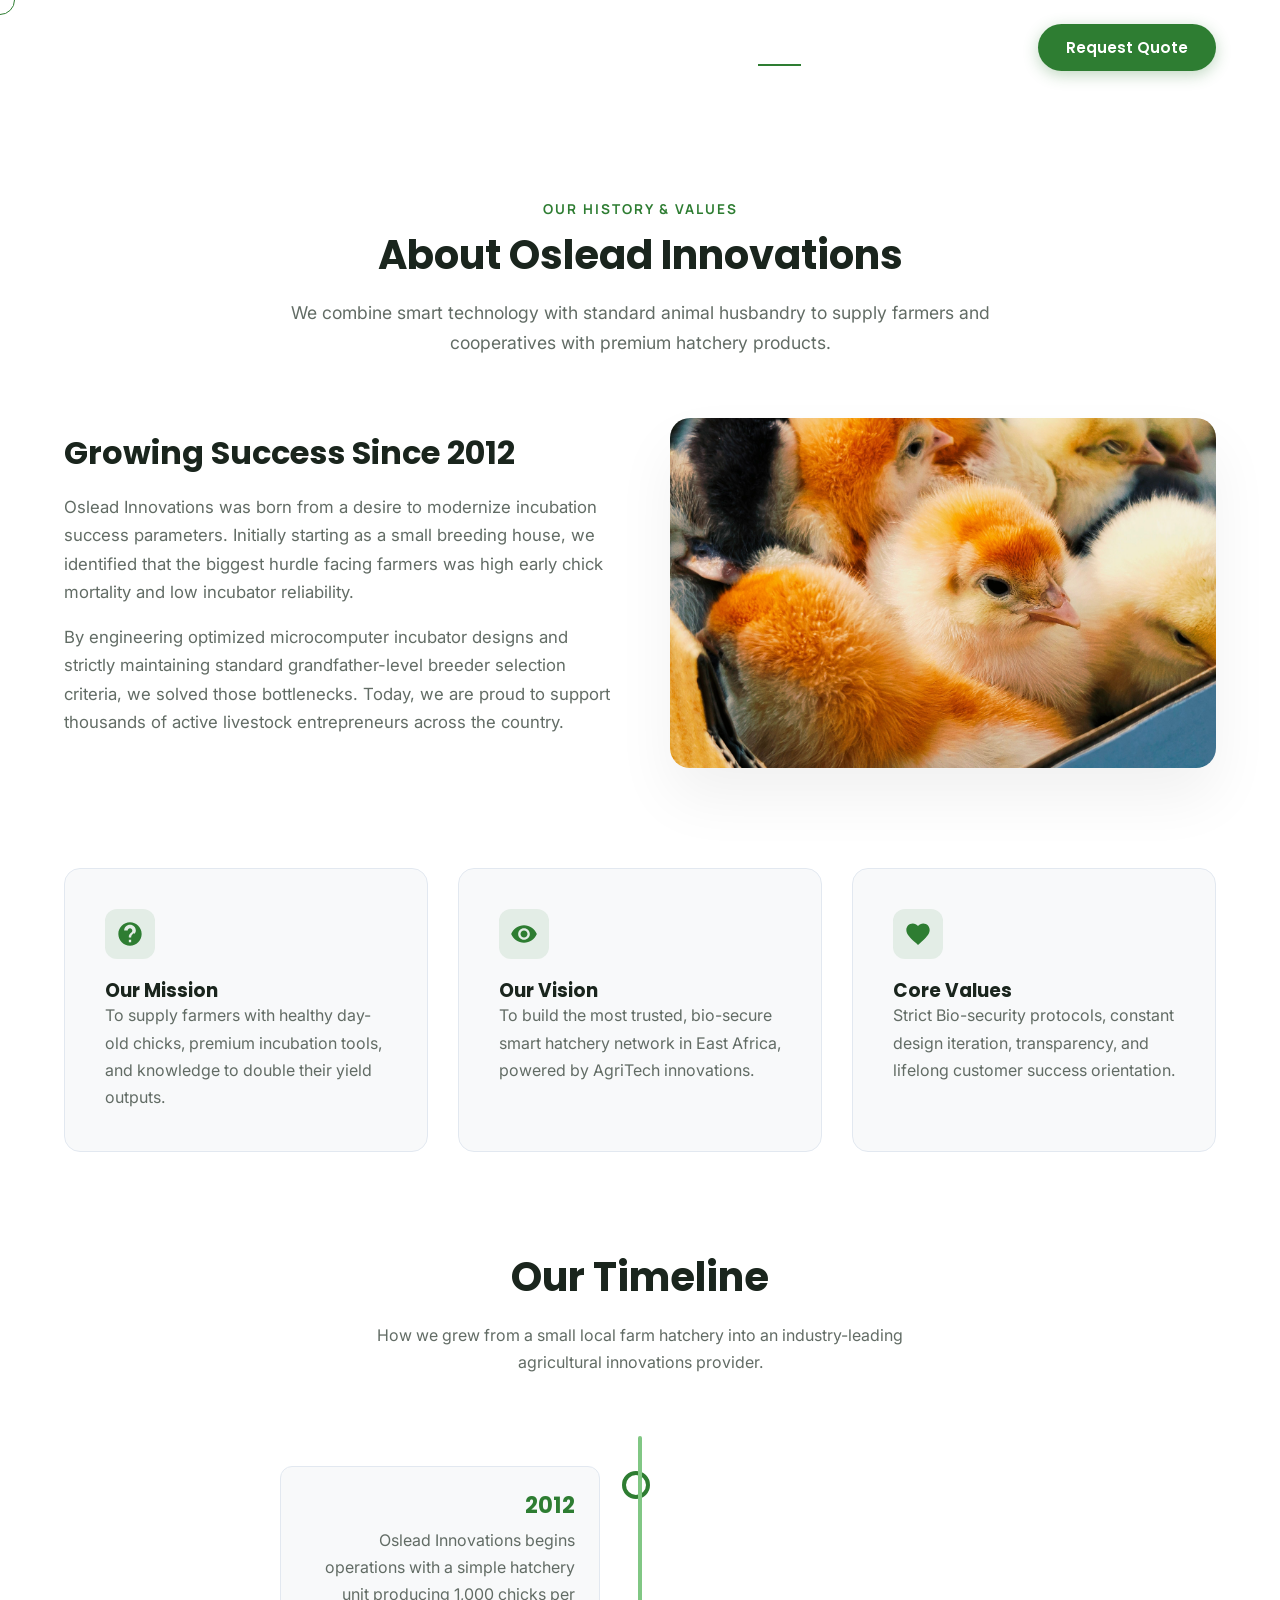
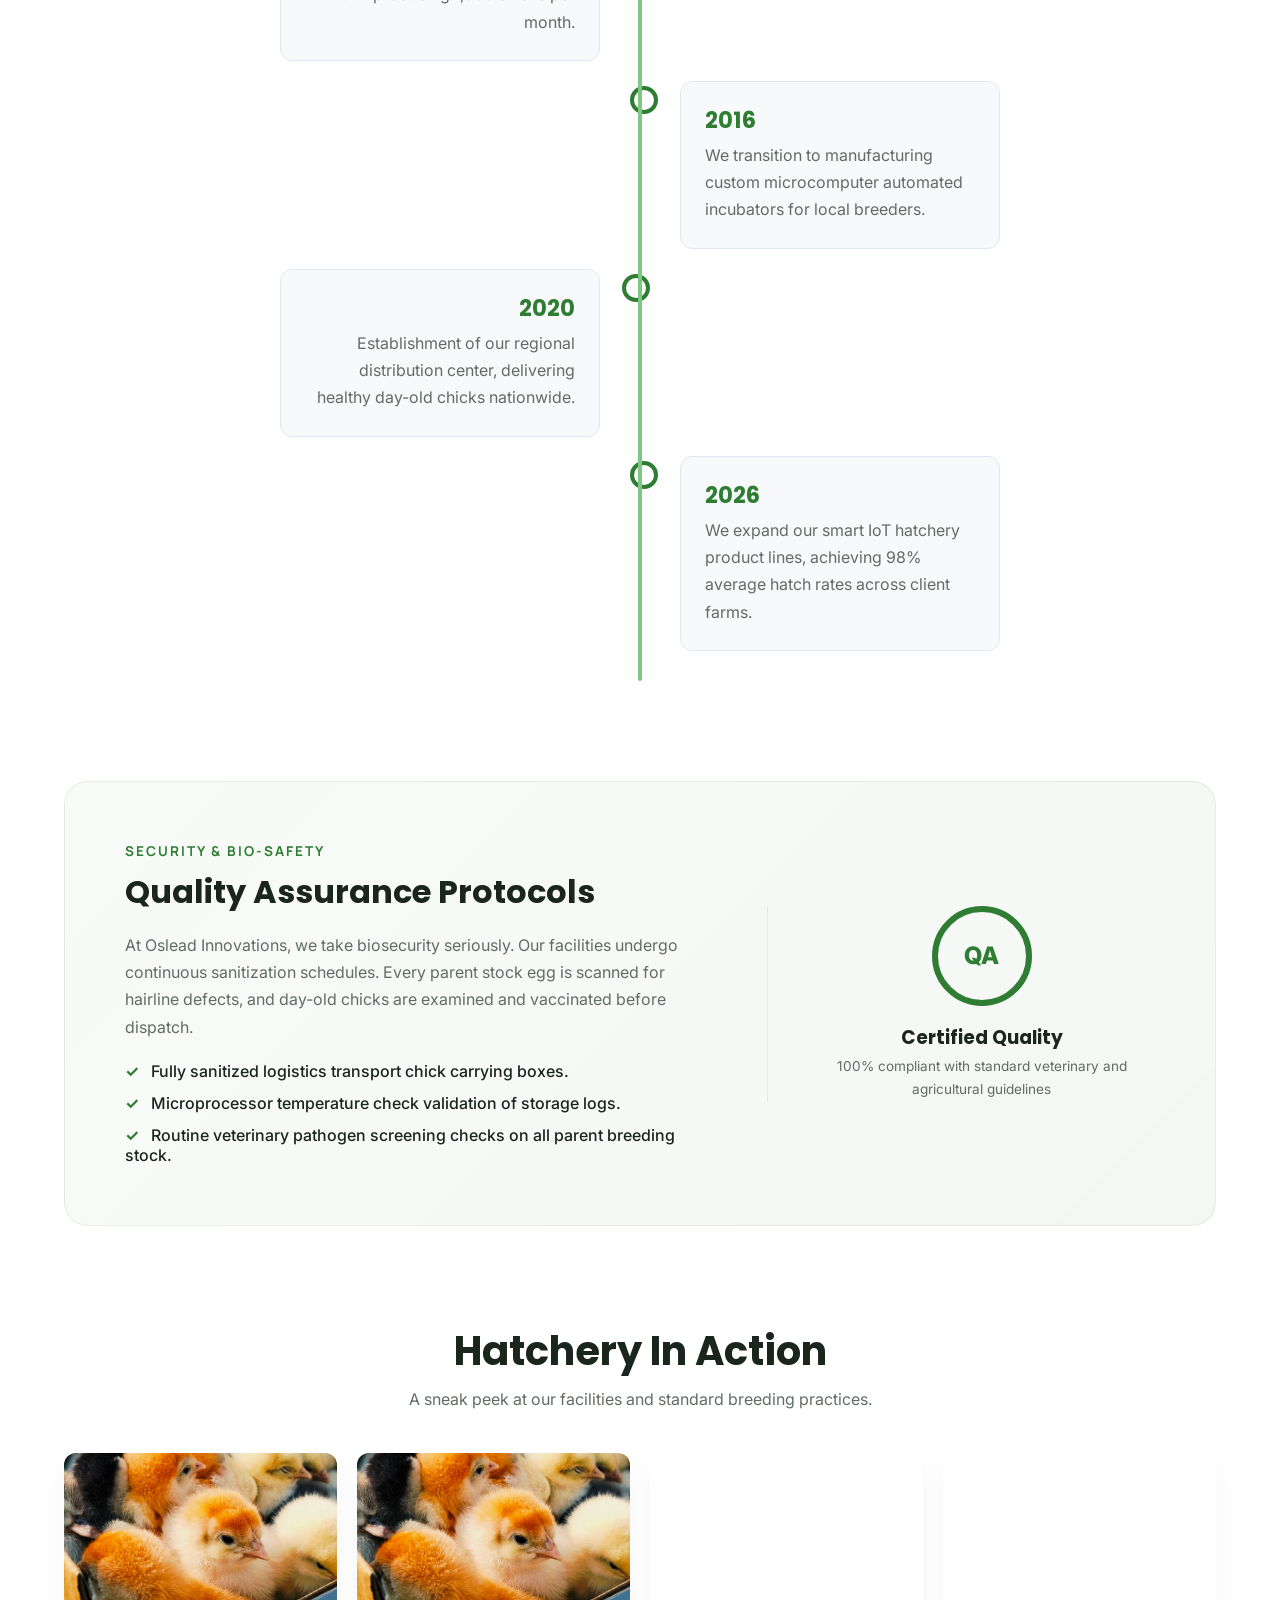
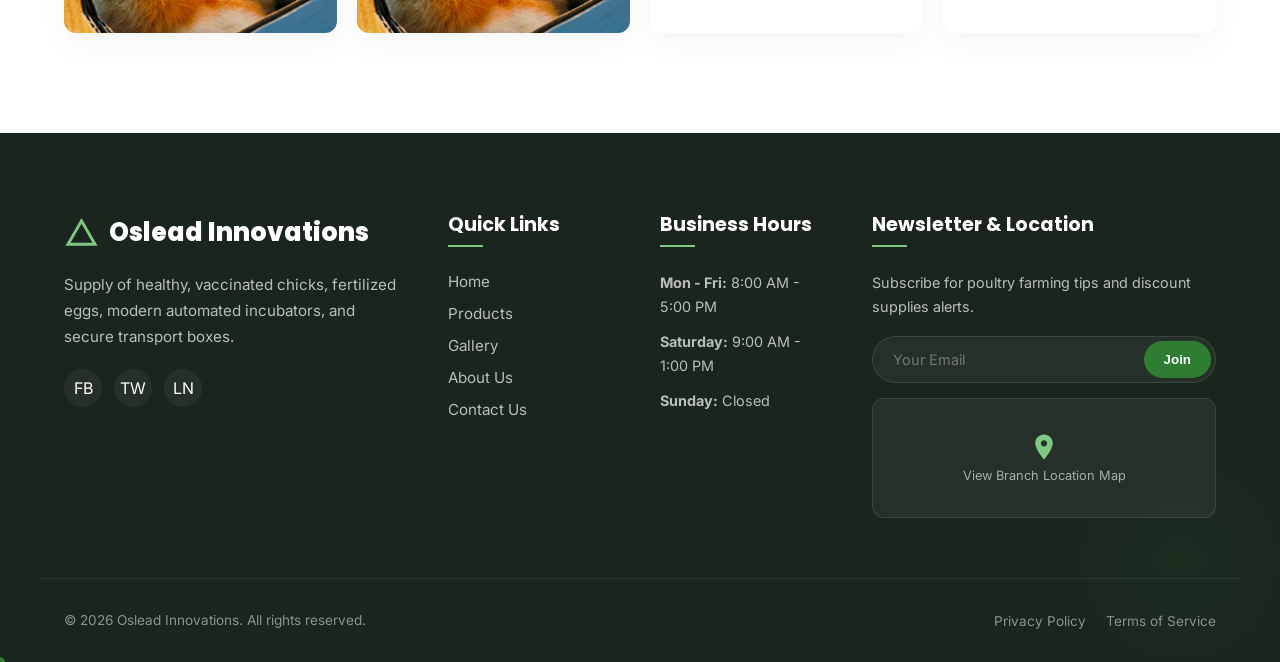
==== about.html @ 33ea9407 "Initial commit" ====
<!DOCTYPE html>
<html lang="en">
<head>
  <meta charset="UTF-8">
  <meta name="viewport" content="width=device-width, initial-scale=1.0">
  <meta name="description" content="Learn about Oslead Innovations, our journey, mission, core values, quality assurance standards, and how we empower agricultural businesses.">
  <title>About Us - Oslead Innovations</title>
  
  <!-- CSS Stylesheets -->
  <link rel="stylesheet" href="css/style.css">
  <link rel="stylesheet" href="css/animations.css">
  <link rel="stylesheet" href="css/responsive.css">
</head>
<body>

  <!-- Preloading Screen -->
  <div class="preloader">
    <div class="loader-logo">
      <svg viewBox="0 0 24 24">
        <path d="M12 2C6.48 2 2 6.48 2 12s4.48 10 10 10 10-4.48 10-10S17.52 2 12 2zm1 17h-2v-2h2v2zm2.07-7.75l-.9.92C13.45 12.9 13 13.5 13 15h-2v-.5c0-1.1.45-2.1 1.17-2.83l1.24-1.26c.37-.36.59-.86.59-1.41 0-1.1-.9-2-2-2s-2 .9-2 2H7c0-2.76 2.24-5 5-5s5 2.24 5 5c0 1.04-.42 1.99-1.07 2.75z"/>
      </svg>
    </div>
    <div class="loader-bar">
      <div class="loader-progress"></div>
    </div>
  </div>

  <!-- Scroll Progress Indicator -->
  <div class="scroll-progress"></div>

  <!-- Navigation Bar -->
  <header class="scrolled">
    <div class="nav-container">
      <a href="index.html" class="logo">
        <svg viewBox="0 0 24 24">
          <path d="M12 2L1 21h22L12 2zm0 4l7.53 13H4.47L12 6z"/>
        </svg>
        Oslead Innovations
      </a>
      
      <nav aria-label="Main Navigation">
        <ul class="nav-links">
          <li><a href="index.html">Home</a></li>
          <li><a href="products.html">Products</a></li>
          <li><a href="gallery.html">Gallery</a></li>
          <li><a href="about.html">About</a></li>
          <li><a href="contact.html">Contact</a></li>
        </ul>
      </nav>

      <a href="contact.html" class="btn btn-primary nav-btn magnetic-btn">Request Quote</a>

      <!-- Hamburger Button (Mobile Menu) -->
      <button class="hamburger" aria-label="Toggle Navigation Menu">
        <div class="line"></div>
        <div class="line"></div>
        <div class="line"></div>
      </button>
    </div>
  </header>

  <!-- Side Drawer Mobile Nav -->
  <div class="mobile-nav">
    <ul class="mobile-nav-links">
      <li><a href="index.html">Home</a></li>
      <li><a href="products.html">Products</a></li>
      <li><a href="gallery.html">Gallery</a></li>
      <li><a href="about.html">About</a></li>
      <li><a href="contact.html">Contact</a></li>
    </ul>
    <a href="contact.html" class="btn btn-primary">Request Quote</a>
  </div>
  <div class="mobile-overlay"></div>

  <!-- Main Content wrapper -->
  <main class="about-main">
    
    <section class="about-page-section">
      <div class="about-container">
        
        <div class="section-header">
          <span class="section-tag">Our History & Values</span>
          <h1 class="section-title">About Oslead Innovations</h1>
          <p class="section-desc">We combine smart technology with standard animal husbandry to supply farmers and cooperatives with premium hatchery products.</p>
        </div>

        <!-- Story Section -->
        <div class="about-story-grid">
          <div class="about-story-content">
            <h2>Growing Success Since 2012</h2>
            <p>
              Oslead Innovations was born from a desire to modernize incubation success parameters. Initially starting as a small breeding house, we identified that the biggest hurdle facing farmers was high early chick mortality and low incubator reliability.
            </p>
            <p>
              By engineering optimized microcomputer incubator designs and strictly maintaining standard grandfather-level breeder selection criteria, we solved those bottlenecks. Today, we are proud to support thousands of active livestock entrepreneurs across the country.
            </p>
          </div>
          <div class="about-story-img image-reveal-wrapper reveal scale-in">
            <img src="assets/img/chicks.jpg" alt="Modern farm building interior layout">
          </div>
        </div>

        <!-- Mission, Vision & Values -->
        <div class="about-values-grid">
          <div class="value-card reveal fade-up">
            <div class="value-icon">
              <svg viewBox="0 0 24 24" style="width: 28px; height: 28px;"><path d="M12 2C6.48 2 2 6.48 2 12s4.48 10 10 10 10-4.48 10-10S17.52 2 12 2zm1 17h-2v-2h2v2zm2.07-7.75l-.9.92C13.45 12.9 13 13.5 13 15h-2v-.5c0-1.1.45-2.1 1.17-2.83l1.24-1.26c.37-.36.59-.86.59-1.41 0-1.1-.9-2-2-2s-2 .9-2 2H7c0-2.76 2.24-5 5-5s5 2.24 5 5c0 1.04-.42 1.99-1.07 2.75z"/></svg>
            </div>
            <h3>Our Mission</h3>
            <p>To supply farmers with healthy day-old chicks, premium incubation tools, and knowledge to double their yield outputs.</p>
          </div>

          <div class="value-card reveal fade-up delay-100">
            <div class="value-icon">
              <svg viewBox="0 0 24 24" style="width: 28px; height: 28px;"><path d="M12 4.5C7 4.5 2.73 7.61 1 12c1.73 4.39 6 7.5 11 7.5s9.27-3.11 11-7.5c-1.73-4.39-6-7.5-11-7.5zM12 17c-2.76 0-5-2.24-5-5s2.24-5 5-5 5 2.24 5 5-2.24 5-5 5zm0-8c-1.66 0-3 1.34-3 3s1.34 3 3 3 3-1.34 3-3-1.34-3-3-3z"/></svg>
            </div>
            <h3>Our Vision</h3>
            <p>To build the most trusted, bio-secure smart hatchery network in East Africa, powered by AgriTech innovations.</p>
          </div>

          <div class="value-card reveal fade-up delay-200">
            <div class="value-icon">
              <svg viewBox="0 0 24 24" style="width: 28px; height: 28px;"><path d="M12 21.35l-1.45-1.32C5.4 15.36 2 12.28 2 8.5 2 5.42 4.42 3 7.5 3c1.74 0 3.41.81 4.5 2.09C13.09 3.81 14.76 3 16.5 3 19.58 3 22 5.42 22 8.5c0 3.78-3.4 6.86-8.55 11.54L12 21.35z"/></svg>
            </div>
            <h3>Core Values</h3>
            <p>Strict Bio-security protocols, constant design iteration, transparency, and lifelong customer success orientation.</p>
          </div>
        </div>

        <!-- History Timeline -->
        <h2 class="section-title reveal fade-up" style="text-align: center; margin-bottom: 20px;">Our Timeline</h2>
        <p style="text-align: center; max-width: 600px; margin: 0 auto 50px auto; color: var(--text-muted);">How we grew from a small local farm hatchery into an industry-leading agricultural innovations provider.</p>

        <div class="about-timeline">
          <div class="timeline-item left reveal fade-left">
            <div class="timeline-content">
              <h3>2012</h3>
              <p>Oslead Innovations begins operations with a simple hatchery unit producing 1,000 chicks per month.</p>
            </div>
          </div>
          <div class="timeline-item right reveal reveal-right">
            <div class="timeline-content">
              <h3>2016</h3>
              <p>We transition to manufacturing custom microcomputer automated incubators for local breeders.</p>
            </div>
          </div>
          <div class="timeline-item left reveal fade-left">
            <div class="timeline-content">
              <h3>2020</h3>
              <p>Establishment of our regional distribution center, delivering healthy day-old chicks nationwide.</p>
            </div>
          </div>
          <div class="timeline-item right reveal reveal-right">
            <div class="timeline-content">
              <h3>2026</h3>
              <p>We expand our smart IoT hatchery product lines, achieving 98% average hatch rates across client farms.</p>
            </div>
          </div>
        </div>

        <!-- Quality Assurance Section -->
        <div class="qa-box reveal scale-in">
          <div class="qa-content">
            <span class="section-tag">Security & Bio-Safety</span>
            <h2>Quality Assurance Protocols</h2>
            <p>
              At Oslead Innovations, we take biosecurity seriously. Our facilities undergo continuous sanitization schedules. Every parent stock egg is scanned for hairline defects, and day-old chicks are examined and vaccinated before dispatch.
            </p>
            <ul class="qa-bullets">
              <li><span class="qa-bullet-check">✓</span> Fully sanitized logistics transport chick carrying boxes.</li>
              <li><span class="qa-bullet-check">✓</span> Microprocessor temperature check validation of storage logs.</li>
              <li><span class="qa-bullet-check">✓</span> Routine veterinary pathogen screening checks on all parent breeding stock.</li>
            </ul>
          </div>
          <div class="qa-badge-container">
            <div class="qa-badge">
              QA
            </div>
            <h3>Certified Quality</h3>
            <p>100% compliant with standard veterinary and agricultural guidelines</p>
          </div>
        </div>

        <!-- Mini Gallery Preview -->
        <h2 class="section-title reveal fade-up" style="text-align: center; margin-bottom: 10px;">Hatchery In Action</h2>
        <p style="text-align: center; max-width: 600px; margin: 0 auto 40px auto; color: var(--text-muted);">A sneak peek at our facilities and standard breeding practices.</p>

        <div class="mini-gallery-grid">
          <div class="mini-gallery-item mini-gal-1" onclick="window.location.href='gallery.html'"></div>
          <div class="mini-gallery-item mini-gal-2" onclick="window.location.href='gallery.html'"></div>
          <div class="mini-gallery-item mini-gal-3" onclick="window.location.href='gallery.html'"></div>
          <div class="mini-gallery-item mini-gal-4" onclick="window.location.href='gallery.html'"></div>
        </div>

      </div>
    </section>

  </main>

  <!-- Footer Section -->
  <footer>
    <div class="footer-bg-shape"></div>
    <div class="footer-container">
      <div class="footer-col">
        <div class="footer-logo">
          <svg viewBox="0 0 24 24">
            <path d="M12 2L1 21h22L12 2zm0 4l7.53 13H4.47L12 6z"/>
          </svg>
          Oslead Innovations
        </div>
        <p>Supply of healthy, vaccinated chicks, fertilized eggs, modern automated incubators, and secure transport boxes.</p>
        <div class="footer-socials">
          <a href="#" class="social-icon">FB</a>
          <a href="#" class="social-icon">TW</a>
          <a href="#" class="social-icon">LN</a>
        </div>
      </div>

      <div class="footer-col">
        <h3>Quick Links</h3>
        <ul class="footer-links">
          <li><a href="index.html">Home</a></li>
          <li><a href="products.html">Products</a></li>
          <li><a href="gallery.html">Gallery</a></li>
          <li><a href="about.html">About Us</a></li>
          <li><a href="contact.html">Contact Us</a></li>
        </ul>
      </div>

      <div class="footer-col">
        <h3>Business Hours</h3>
        <div class="footer-hours">
          <p><strong>Mon - Fri:</strong> 8:00 AM - 5:00 PM</p>
          <p><strong>Saturday:</strong> 9:00 AM - 1:00 PM</p>
          <p><strong>Sunday:</strong> Closed</p>
        </div>
      </div>

      <div class="footer-col">
        <h3>Newsletter & Location</h3>
        <div class="footer-newsletter">
          <p>Subscribe for poultry farming tips and discount supplies alerts.</p>
          <form class="newsletter-form" action="#" onsubmit="event.preventDefault(); alert('Subscribed successfully!');">
            <input type="email" placeholder="Your Email" required>
            <button type="submit">Join</button>
          </form>
        </div>
        <div class="map-placeholder" onclick="window.location.href='contact.html'">
          <div class="map-placeholder-content">
            <svg viewBox="0 0 24 24">
              <path d="M12 2C8.13 2 5 5.13 5 9c0 5.25 7 13 7 13s7-7.75 7-13c0-3.87-3.13-7-7-7zm0 9.5c-1.38 0-2.5-1.12-2.5-2.5s1.12-2.5 2.5-2.5 2.5 1.12 2.5 2.5-1.12 2.5-2.5 2.5z"/>
            </svg>
            <span>View Branch Location Map</span>
          </div>
        </div>
      </div>
    </div>

    <div class="footer-bottom">
      <p>&copy; 2026 Oslead Innovations. All rights reserved.</p>
      <ul class="footer-legal-links">
        <li><a href="#">Privacy Policy</a></li>
        <li><a href="#">Terms of Service</a></li>
      </ul>
    </div>
  </footer>

  <!-- Back to Top Button -->
  <button class="back-to-top" aria-label="Scroll back to top">&#10094;</button>

  <!-- JavaScript scripts -->
  <script src="js/main.js"></script>
  <script src="js/animations.js"></script>
</body>
</html>
---- css/style.css ----
/* 
 * Oslead Innovations - Premium Style Sheet
 * Core styles, layout, theme tokens, and typography
 */

@import url('https://fonts.googleapis.com/css2?family=Inter:wght@300;400;500;600;700&family=Poppins:wght@400;500;600;700;800&family=Manrope:wght@400;500;600;700&display=swap');

:root {
  /* Color Palette */
  --primary-white: #FFFFFF;
  --primary-green: #2E7D32;
  --secondary-light-green: #81C784;
  --secondary-dark-green: #1B5E20;
  --secondary-light-gray: #F8F9FA;
  --accent-gold: #FFC107;
  --text-dark: #1A251D;
  --text-muted: #626C65;
  --border-light: #E2E8F0;
  
  /* Glassmorphism */
  --glass-bg: rgba(255, 255, 255, 0.75);
  --glass-border: rgba(255, 255, 255, 0.4);
  --glass-shadow: 0 8px 32px 0 rgba(31, 38, 135, 0.06);
  --glass-blur: blur(16px);
  
  /* Layout Shadows & Transitions */
  --shadow-soft: 0 12px 30px rgba(0, 0, 0, 0.04);
  --shadow-hover: 0 20px 40px rgba(46, 125, 50, 0.08);
  --shadow-premium: 0 30px 60px rgba(0, 0, 0, 0.06);
  --transition-smooth: all 0.4s cubic-bezier(0.16, 1, 0.3, 1);
  --transition-spring: all 0.5s cubic-bezier(0.175, 0.885, 0.32, 1.275);
  
  /* Fonts */
  --font-heading: 'Poppins', sans-serif;
  --font-body: 'Inter', sans-serif;
  --font-alt: 'Manrope', sans-serif;

  /* Image Paths (Configured for local assets/img/) */
  --hero-bg-url: url('../assets/img/chicks.jpg');
  --chicks-img-url: url('../assets/img/chicks.jpg');
  --broilers-img-url: url('../assets/img/broilers1.jpg');
  --box-50-img-url: url('../assets/img/50-chickboxes.jpg');
  --box-100-img-url: url('../assets/img/100-chickboxes.jpg');
  --eggs-img-url: url('file:///C:/Users/HP/.gemini/antigravity-ide/brain/eb3327f7-209c-4fe4-a510-11bc680c4016/fertilized_eggs_1784819274155.png');
  --incubator-img-url: url('file:///C:/Users/HP/.gemini/antigravity-ide/brain/eb3327f7-209c-4fe4-a510-11bc680c4016/poultry_incubator_1784819287552.png');
  --chicks-close-up-url: url('file:///C:/Users/HP/.gemini/antigravity-ide/brain/eb3327f7-209c-4fe4-a510-11bc680c4016/chicks_close_up_1784926721628.png');
}

/* Base Styles */
* {
  margin: 0;
  padding: 0;
  box-sizing: border-box;
}

html {
  scroll-behavior: smooth;
  font-size: 16px;
  background-color: var(--primary-white);
  color: var(--text-dark);
  font-family: var(--font-body);
  overflow-x: hidden;
}

body {
  overflow-x: hidden;
  position: relative;
  -webkit-font-smoothing: antialiased;
}

/* Custom Scrollbar */
::-webkit-scrollbar {
  width: 8px;
}
::-webkit-scrollbar-track {
  background: var(--secondary-light-gray);
}
::-webkit-scrollbar-thumb {
  background: var(--secondary-light-green);
  border-radius: 4px;
}
::-webkit-scrollbar-thumb:hover {
  background: var(--primary-green);
}

/* Scroll Progress Bar */
.scroll-progress {
  position: fixed;
  top: 0;
  left: 0;
  height: 4px;
  background: linear-gradient(90deg, var(--secondary-light-green), var(--primary-green));
  width: 0%;
  z-index: 1000;
  transition: width 0.1s ease-out;
}

/* Custom Cursor Follower */
.custom-cursor {
  width: 10px;
  height: 10px;
  background: var(--primary-green);
  border-radius: 50%;
  position: fixed;
  pointer-events: none;
  z-index: 9999;
  transform: translate(-50%, -50%);
  transition: width 0.3s ease, height 0.3s ease, background-color 0.3s ease;
}
.custom-cursor-follower {
  width: 30px;
  height: 30px;
  border: 1px solid var(--primary-green);
  border-radius: 50%;
  position: fixed;
  pointer-events: none;
  z-index: 9998;
  transform: translate(-50%, -50%);
  transition: transform 0.1s ease, border-color 0.3s ease;
}
.custom-cursor.hovered {
  width: 25px;
  height: 25px;
  background: rgba(46, 125, 50, 0.15);
}
.custom-cursor-follower.hovered {
  border-color: var(--accent-gold);
  transform: translate(-50%, -50%) scale(1.5);
  background: rgba(255, 193, 7, 0.05);
}

/* Typography elements */
h1, h2, h3, h4, h5, h6 {
  font-family: var(--font-heading);
  font-weight: 700;
  line-height: 1.25;
  color: var(--text-dark);
}

p {
  line-height: 1.7;
  color: var(--text-muted);
}

a {
  text-decoration: none;
  color: inherit;
  transition: var(--transition-smooth);
}

/* Header & Navigation */
header {
  position: fixed;
  top: 0;
  left: 0;
  width: 100%;
  z-index: 900;
  transition: var(--transition-smooth);
  padding: 24px 0;
}

header.scrolled {
  background: var(--glass-bg);
  backdrop-filter: var(--glass-blur);
  -webkit-backdrop-filter: var(--glass-blur);
  border-bottom: 1px solid var(--glass-border);
  box-shadow: var(--glass-shadow);
  padding: 14px 0;
}

.nav-container {
  max-width: 1200px;
  margin: 0 auto;
  padding: 0 24px;
  display: flex;
  justify-content: space-between;
  align-items: center;
}

.logo {
  display: flex;
  align-items: center;
  gap: 10px;
  font-family: var(--font-heading);
  font-weight: 800;
  font-size: 1.5rem;
  color: var(--primary-white);
  transition: var(--transition-smooth);
}

header.scrolled .logo {
  color: var(--primary-green);
}

.logo svg {
  width: 35px;
  height: 35px;
  fill: currentColor;
}

.nav-links {
  display: flex;
  list-style: none;
  gap: 32px;
  align-items: center;
}

.nav-links a {
  font-family: var(--font-alt);
  font-weight: 600;
  font-size: 0.95rem;
  color: rgba(255, 255, 255, 0.85);
  position: relative;
  padding: 8px 0;
}

header.scrolled .nav-links a {
  color: var(--text-dark);
}

.nav-links a::after {
  content: '';
  position: absolute;
  bottom: 0;
  left: 0;
  width: 0;
  height: 2px;
  background: var(--primary-green);
  transition: var(--transition-smooth);
}

header.scrolled .nav-links a:hover {
  color: var(--primary-green);
}
header:not(.scrolled) .nav-links a:hover {
  color: var(--primary-white);
}

.nav-links a.active::after,
.nav-links a:hover::after {
  width: 100%;
}

.nav-links a.active {
  color: var(--primary-white);
}

header.scrolled .nav-links a.active {
  color: var(--primary-green);
}

/* Premium Buttons */
.btn {
  display: inline-flex;
  align-items: center;
  justify-content: center;
  padding: 12px 28px;
  border-radius: 30px;
  font-family: var(--font-heading);
  font-weight: 600;
  font-size: 0.95rem;
  cursor: pointer;
  transition: var(--transition-spring);
  border: none;
  gap: 10px;
  position: relative;
  overflow: hidden;
  z-index: 1;
}

.btn-primary {
  background: var(--primary-green);
  color: var(--primary-white);
  box-shadow: 0 4px 15px rgba(46, 125, 50, 0.3);
}

.btn-primary:hover {
  background: var(--secondary-dark-green);
  transform: translateY(-3px);
  box-shadow: 0 8px 25px rgba(27, 94, 32, 0.4);
}

.btn-secondary {
  background: var(--primary-white);
  color: var(--primary-green);
  border: 2px solid var(--primary-green);
}

.btn-secondary:hover {
  background: var(--primary-green);
  color: var(--primary-white);
  transform: translateY(-3px);
  box-shadow: 0 8px 20px rgba(46, 125, 50, 0.2);
}

.btn-white {
  background: var(--primary-white);
  color: var(--primary-green);
  box-shadow: 0 4px 15px rgba(0, 0, 0, 0.05);
}

.btn-white:hover {
  background: var(--secondary-light-gray);
  transform: translateY(-3px);
  box-shadow: 0 8px 25px rgba(0, 0, 0, 0.1);
}

/* Hamburger Mobile Menu */
.hamburger {
  display: none;
  cursor: pointer;
  background: none;
  border: none;
  z-index: 950;
  padding: 10px;
}

.hamburger .line {
  width: 28px;
  height: 3px;
  background: var(--primary-white);
  margin: 6px 0;
  transition: var(--transition-smooth);
  border-radius: 2px;
}

header.scrolled .hamburger .line {
  background: var(--primary-green);
}

/* Side Mobile Drawer */
.mobile-nav {
  position: fixed;
  top: 0;
  right: -100%;
  width: 80%;
  max-width: 400px;
  height: 100vh;
  background: rgba(255, 255, 255, 0.95);
  backdrop-filter: blur(20px);
  -webkit-backdrop-filter: blur(20px);
  z-index: 920;
  display: flex;
  flex-direction: column;
  justify-content: center;
  align-items: center;
  box-shadow: -10px 0 30px rgba(0, 0, 0, 0.05);
  transition: var(--transition-smooth);
  padding: 40px;
}

.mobile-nav.active {
  right: 0;
}

.mobile-nav-links {
  list-style: none;
  display: flex;
  flex-direction: column;
  gap: 24px;
  align-items: center;
  width: 100%;
  margin-bottom: 40px;
}

.mobile-nav-links a {
  font-family: var(--font-heading);
  font-weight: 600;
  font-size: 1.5rem;
  color: var(--text-dark);
}

.mobile-nav-links a:hover,
.mobile-nav-links a.active {
  color: var(--primary-green);
}

.mobile-overlay {
  position: fixed;
  top: 0;
  left: 0;
  width: 100%;
  height: 100vh;
  background: rgba(0, 0, 0, 0.3);
  backdrop-filter: blur(4px);
  -webkit-backdrop-filter: blur(4px);
  z-index: 910;
  opacity: 0;
  visibility: hidden;
  transition: var(--transition-smooth);
}

.mobile-overlay.active {
  opacity: 1;
  visibility: visible;
}

/* Preloading Screen */
.preloader {
  position: fixed;
  top: 0;
  left: 0;
  width: 100%;
  height: 100vh;
  background: var(--primary-white);
  z-index: 99999;
  display: flex;
  flex-direction: column;
  justify-content: center;
  align-items: center;
  transition: opacity 0.6s cubic-bezier(0.16, 1, 0.3, 1), visibility 0.6s ease;
}

.preloader.fade-out {
  opacity: 0;
  visibility: hidden;
}

.loader-logo {
  animation: pulseLogo 2s infinite ease-in-out;
  margin-bottom: 24px;
}

.loader-logo svg {
  width: 80px;
  height: 80px;
  fill: var(--primary-green);
}

.loader-bar {
  width: 200px;
  height: 3px;
  background: #E2E8F0;
  border-radius: 10px;
  position: relative;
  overflow: hidden;
}

.loader-progress {
  position: absolute;
  top: 0;
  left: 0;
  height: 100%;
  width: 0%;
  background: var(--primary-green);
  animation: loadProgress 1.8s ease-in-out forwards;
}

@keyframes loadProgress {
  0% { width: 0%; }
  100% { width: 100%; }
}

@keyframes pulseLogo {
  0%, 100% { transform: scale(1); opacity: 0.8; }
  50% { transform: scale(1.1); opacity: 1; }
}

/* Footer Section */
footer {
  background: var(--text-dark);
  color: var(--primary-white);
  padding: 80px 0 30px 0;
  position: relative;
  overflow: hidden;
}

footer .footer-bg-shape {
  position: absolute;
  width: 300px;
  height: 300px;
  background: radial-gradient(circle, rgba(46, 125, 50, 0.08) 0%, transparent 70%);
  bottom: -50px;
  right: -50px;
  pointer-events: none;
}

.footer-container {
  max-width: 1200px;
  margin: 0 auto;
  padding: 0 24px;
  display: grid;
  grid-template-columns: 2fr 1fr 1fr 2fr;
  gap: 40px;
  margin-bottom: 60px;
}

.footer-col h3 {
  color: var(--primary-white);
  font-family: var(--font-heading);
  font-size: 1.2rem;
  margin-bottom: 24px;
  position: relative;
  padding-bottom: 10px;
}

.footer-col h3::after {
  content: '';
  position: absolute;
  left: 0;
  bottom: 0;
  width: 35px;
  height: 2px;
  background: var(--secondary-light-green);
}

.footer-col p {
  color: rgba(255, 255, 255, 0.7);
  margin-bottom: 20px;
  font-size: 0.95rem;
}

.footer-logo {
  display: flex;
  align-items: center;
  gap: 10px;
  font-family: var(--font-heading);
  font-weight: 800;
  font-size: 1.6rem;
  color: var(--primary-white);
  margin-bottom: 20px;
}

.footer-logo svg {
  width: 35px;
  height: 35px;
  fill: var(--secondary-light-green);
}

.footer-socials {
  display: flex;
  gap: 12px;
}

.social-icon {
  width: 38px;
  height: 38px;
  border-radius: 50%;
  background: rgba(255, 255, 255, 0.05);
  display: flex;
  align-items: center;
  justify-content: center;
  transition: var(--transition-smooth);
  color: var(--primary-white);
}

.social-icon:hover {
  background: var(--primary-green);
  color: var(--primary-white);
  transform: translateY(-3px);
}

.footer-links {
  list-style: none;
}

.footer-links li {
  margin-bottom: 12px;
}

.footer-links a {
  color: rgba(255, 255, 255, 0.7);
  font-size: 0.95rem;
  transition: var(--transition-smooth);
}

.footer-links a:hover {
  color: var(--secondary-light-green);
  padding-left: 6px;
}

.footer-hours p {
  margin-bottom: 10px;
  font-size: 0.9rem;
}

.footer-newsletter p {
  font-size: 0.9rem;
  margin-bottom: 16px;
}

.newsletter-form {
  display: flex;
  width: 100%;
  position: relative;
}

.newsletter-form input {
  flex: 1;
  padding: 14px 20px;
  border-radius: 30px;
  border: 1px solid rgba(255, 255, 255, 0.1);
  background: rgba(255, 255, 255, 0.05);
  color: var(--primary-white);
  font-family: var(--font-body);
  font-size: 0.9rem;
  outline: none;
  transition: var(--transition-smooth);
}

.newsletter-form input:focus {
  border-color: var(--secondary-light-green);
  background: rgba(255, 255, 255, 0.08);
}

.newsletter-form button {
  position: absolute;
  right: 5px;
  top: 5px;
  bottom: 5px;
  padding: 0 20px;
  border-radius: 25px;
  background: var(--primary-green);
  color: var(--primary-white);
  border: none;
  cursor: pointer;
  font-weight: 600;
  transition: var(--transition-smooth);
}

.newsletter-form button:hover {
  background: var(--secondary-dark-green);
}

.map-placeholder {
  width: 100%;
  height: 120px;
  background: rgba(255, 255, 255, 0.05);
  border-radius: 12px;
  margin-top: 15px;
  display: flex;
  align-items: center;
  justify-content: center;
  position: relative;
  overflow: hidden;
  border: 1px solid rgba(255, 255, 255, 0.1);
  transition: var(--transition-smooth);
  cursor: pointer;
}

.map-placeholder:hover {
  border-color: var(--secondary-light-green);
  background: rgba(255, 255, 255, 0.08);
}

.map-placeholder svg {
  width: 30px;
  height: 30px;
  fill: var(--secondary-light-green);
  margin-bottom: 6px;
}

.map-placeholder-content {
  display: flex;
  flex-direction: column;
  align-items: center;
  font-size: 0.8rem;
  color: rgba(255, 255, 255, 0.6);
}

.footer-bottom {
  max-width: 1200px;
  margin: 0 auto;
  padding: 0 24px;
  border-top: 1px solid rgba(255, 255, 255, 0.08);
  padding-top: 30px;
  display: flex;
  justify-content: space-between;
  align-items: center;
  flex-wrap: wrap;
  gap: 15px;
}

.footer-bottom p {
  font-size: 0.85rem;
  color: rgba(255, 255, 255, 0.5);
}

.footer-legal-links {
  display: flex;
  gap: 20px;
  list-style: none;
}

.footer-legal-links a {
  font-size: 0.85rem;
  color: rgba(255, 255, 255, 0.5);
}

.footer-legal-links a:hover {
  color: var(--secondary-light-green);
}

/* Back to Top Button */
.back-to-top {
  position: fixed;
  bottom: 30px;
  right: 30px;
  width: 45px;
  height: 45px;
  border-radius: 50%;
  background: var(--primary-green);
  color: var(--primary-white);
  border: none;
  cursor: pointer;
  z-index: 800;
  display: flex;
  align-items: center;
  justify-content: center;
  box-shadow: 0 4px 15px rgba(0, 0, 0, 0.15);
  opacity: 0;
  visibility: hidden;
  transition: var(--transition-smooth);
}

.back-to-top.active {
  opacity: 1;
  visibility: visible;
  transform: translateY(0);
}

.back-to-top:hover {
  background: var(--secondary-dark-green);
  transform: scale(1.1) translateY(-3px);
}

/* Section Title Styling */
.section-header {
  text-align: center;
  max-width: 700px;
  margin: 0 auto 60px auto;
}

.section-tag {
  color: var(--primary-green);
  font-family: var(--font-alt);
  text-transform: uppercase;
  font-weight: 700;
  font-size: 0.85rem;
  letter-spacing: 2px;
  margin-bottom: 12px;
  display: block;
}

.section-title {
  font-size: 2.5rem;
  color: var(--text-dark);
  margin-bottom: 18px;
}

.section-desc {
  font-size: 1.1rem;
  color: var(--text-muted);
}

/* Product Specifications Modal */
.product-modal {
  position: fixed;
  top: 0;
  left: 0;
  width: 100%;
  height: 100vh;
  z-index: 2000;
  display: flex;
  align-items: center;
  justify-content: center;
  opacity: 0;
  visibility: hidden;
  transition: opacity 0.4s var(--transition-smooth), visibility 0.4s;
}

.product-modal.active {
  opacity: 1;
  visibility: visible;
}

.modal-backdrop {
  position: absolute;
  top: 0;
  left: 0;
  width: 100%;
  height: 100%;
  background: rgba(0, 0, 0, 0.6);
  backdrop-filter: var(--glass-blur);
  -webkit-backdrop-filter: var(--glass-blur);
  z-index: 1;
}

.modal-content {
  background: var(--primary-white);
  border-radius: 24px;
  max-width: 900px;
  width: 90%;
  max-height: 90vh;
  overflow: hidden;
  z-index: 2;
  position: relative;
  box-shadow: var(--shadow-premium);
  transform: scale(0.9) translateY(20px);
  transition: transform 0.5s cubic-bezier(0.175, 0.885, 0.32, 1.15);
}

.product-modal.active .modal-content {
  transform: scale(1) translateY(0);
}

.modal-close {
  position: absolute;
  top: 20px;
  right: 20px;
  background: rgba(0, 0, 0, 0.05);
  border: none;
  width: 36px;
  height: 36px;
  border-radius: 50%;
  font-size: 1.5rem;
  font-weight: 300;
  cursor: pointer;
  display: flex;
  align-items: center;
  justify-content: center;
  z-index: 10;
  transition: var(--transition-smooth);
  color: var(--text-dark);
}

.modal-close:hover {
  background: var(--primary-green);
  color: var(--primary-white);
}

.modal-grid {
  display: grid;
  grid-template-columns: 1.1fr 1.3fr;
  height: 100%;
  max-height: 90vh;
}

.modal-image-col {
  height: 100%;
  min-height: 350px;
  background: var(--secondary-light-gray);
}

.modal-image {
  width: 100%;
  height: 100%;
  background-size: cover;
  background-position: center;
}

.modal-details-col {
  padding: 40px;
  overflow-y: auto;
  max-height: 90vh;
  display: flex;
  flex-direction: column;
}

.modal-details-col h2 {
  font-size: 1.8rem;
  color: var(--text-dark);
  margin-bottom: 16px;
}

.modal-desc {
  font-size: 0.95rem;
  color: var(--text-muted);
  line-height: 1.6;
  margin-bottom: 24px;
}

.modal-section {
  margin-bottom: 24px;
}

.modal-section h4 {
  font-size: 1.05rem;
  font-family: var(--font-heading);
  margin-bottom: 12px;
  color: var(--primary-green);
  text-transform: uppercase;
  letter-spacing: 0.5px;
}

#modal-specs-table {
  width: 100%;
  border-collapse: collapse;
  margin-bottom: 10px;
}

#modal-specs-table th, 
#modal-specs-table td {
  padding: 10px 14px;
  text-align: left;
  font-size: 0.9rem;
  border-bottom: 1px solid var(--border-light);
}

#modal-specs-table th {
  font-weight: 600;
  color: var(--text-dark);
  width: 40%;
}

#modal-specs-table td {
  color: var(--text-muted);
}

.modal-list {
  list-style: none;
  padding: 0;
}

.modal-list li {
  margin-bottom: 8px;
  font-size: 0.9rem;
  color: var(--text-muted);
  display: flex;
  align-items: center;
  gap: 8px;
}

.modal-actions {
  margin-top: auto;
  padding-top: 20px;
}

.modal-quote-btn {
  width: 100%;
}

/* Lightbox Styles */
.lightbox {
  position: fixed;
  top: 0;
  left: 0;
  width: 100%;
  height: 100%;
  z-index: 3000;
  display: flex;
  align-items: center;
  justify-content: center;
  opacity: 0;
  visibility: hidden;
  transition: opacity 0.4s var(--transition-smooth), visibility 0.4s;
}

.lightbox.active {
  opacity: 1;
  visibility: visible;
}

.lightbox-backdrop {
  position: absolute;
  top: 0;
  left: 0;
  width: 100%;
  height: 100%;
  background: rgba(0, 0, 0, 0.95);
  z-index: 1;
}

.lightbox-close {
  position: absolute;
  top: 30px;
  right: 30px;
  background: none;
  border: none;
  color: var(--primary-white);
  font-size: 3rem;
  font-weight: 100;
  cursor: pointer;
  z-index: 10;
  transition: var(--transition-smooth);
}

.lightbox-close:hover {
  transform: scale(1.1) rotate(90deg);
  color: var(--secondary-light-green);
}

.lightbox-btn {
  position: absolute;
  top: 50%;
  transform: translateY(-50%);
  background: rgba(255, 255, 255, 0.05);
  border: none;
  color: var(--primary-white);
  font-size: 2rem;
  width: 60px;
  height: 60px;
  border-radius: 50%;
  cursor: pointer;
  z-index: 5;
  display: flex;
  align-items: center;
  justify-content: center;
  transition: var(--transition-smooth);
}

.lightbox-btn:hover {
  background: var(--primary-green);
  color: var(--primary-white);
}

.lightbox-prev {
  left: 30px;
}

.lightbox-next {
  right: 30px;
}

.lightbox-content {
  z-index: 2;
  max-width: 80%;
  max-height: 80%;
  display: flex;
  flex-direction: column;
  align-items: center;
}

.lightbox-image-container {
  max-height: 70vh;
  margin-bottom: 20px;
  display: flex;
  justify-content: center;
  align-items: center;
  overflow: hidden;
}

.lightbox-content img {
  max-width: 100%;
  max-height: 70vh;
  border-radius: 12px;
  object-fit: contain;
  box-shadow: 0 10px 50px rgba(0,0,0,0.5);
  transition: opacity 0.2s ease;
}

.lightbox-caption {
  text-align: center;
  color: var(--primary-white);
  max-width: 600px;
}

.lightbox-caption h3 {
  font-size: 1.4rem;
  color: var(--primary-white);
  margin-bottom: 8px;
}

.lightbox-caption p {
  font-size: 0.95rem;
  color: rgba(255,255,255,0.7);
  margin-bottom: 8px;
}

#lightbox-counter {
  font-size: 0.85rem;
  color: var(--secondary-light-green);
  font-weight: 600;
}

/* Responsive modal override */
@media (max-width: 768px) {
  .modal-grid {
    grid-template-columns: 1fr;
  }
  .modal-image-col {
    height: 250px;
    min-height: 200px;
  }
  .modal-details-col {
    padding: 24px;
  }
  .lightbox-btn {
    width: 45px;
    height: 45px;
    font-size: 1.25rem;
  }
  .lightbox-prev {
    left: 10px;
  }
  .lightbox-next {
    right: 10px;
  }
}

/* Product Detail Page Styles */
.detail-grid {
  margin-bottom: 80px;
}

.detail-thumb:hover {
  transform: scale(1.05);
  border-color: var(--secondary-light-green) !important;
}

.detail-thumb.active {
  box-shadow: 0 0 10px rgba(46, 125, 50, 0.3);
}

.detail-slider-btn:hover {
  background: var(--primary-green) !important;
  color: var(--primary-white) !important;
  transform: translateY(-50%) scale(1.1);
}

.tab-trigger:hover:not(.active) {
  color: var(--primary-green) !important;
}

.review-card {
  transition: var(--transition-smooth);
}

.review-card:hover {
  background: var(--primary-white) !important;
  box-shadow: var(--shadow-soft);
  border-color: var(--secondary-light-green) !important;
  transform: translateY(-3px);
}

/* Responsive adjustment for single-product detail page */
@media (max-width: 992px) {
  .detail-grid {
    grid-template-columns: 1fr !important;
    gap: 40px !important;
  }
  .detail-slider-wrapper {
    height: 350px !important;
  }
  .detail-slide {
    height: 350px !important;
  }
}

/* ==========================================
   CONSOLIDATED HTML PAGE-SPECIFIC LAYOUTS
   ========================================== */

/* Main Wrapper Settings */
.products-main {
  padding-top: 140px;
  background: var(--secondary-light-gray);
  min-height: 100vh;
}

.about-main {
  padding-top: 140px;
  background: var(--primary-white);
  min-height: 100vh;
}

.gallery-main {
  padding-top: 140px;
  background: var(--primary-white);
  min-height: 100vh;
}

.contact-main {
  padding-top: 140px;
  background: var(--secondary-light-gray);
  min-height: 100vh;
}

/* 1. Homepage Specific Layouts */

/* Hero Section */
.hero-section {
  background-image: linear-gradient(180deg, rgba(0,0,0,0.5) 0%, rgba(0,0,0,0.3) 100%), var(--hero-bg-url);
  background-size: cover;
  background-position: center;
  min-height: 100vh;
  display: flex;
  align-items: center;
  justify-content: center;
  position: relative;
  color: var(--primary-white);
  overflow: hidden;
  padding-top: 80px;
}

.hero-container {
  max-width: 1200px;
  margin: 0 auto;
  padding: 0 24px;
  position: relative;
  z-index: 10;
}

.hero-grid {
  display: grid;
  grid-template-columns: 1.2fr 0.8fr;
  gap: 40px;
  align-items: center;
}

.hero-content {
  display: flex;
  flex-direction: column;
  align-items: flex-start;
}

.hero-badge {
  display: inline-block;
  background: rgba(46, 125, 50, 0.25);
  backdrop-filter: blur(8px);
  padding: 8px 18px;
  border-radius: 20px;
  border: 1px solid rgba(255,255,255,0.2);
  font-family: var(--font-alt);
  font-weight: 700;
  font-size: 0.85rem;
  letter-spacing: 1.5px;
  text-transform: uppercase;
  margin-bottom: 24px;
}

.hero-title {
  font-size: 3.8rem;
  line-height: 1.15;
  font-weight: 800;
  margin-bottom: 24px;
  text-shadow: 0 4px 15px rgba(0,0,0,0.2);
}

.hero-desc {
  font-size: 1.25rem;
  line-height: 1.6;
  color: rgba(255,255,255,0.9);
  margin-bottom: 36px;
  max-width: 600px;
}

.hero-buttons {
  display: flex;
  gap: 16px;
  width: 100%;
}

.floating-shape.shape-1 {
  top: 15%;
  left: 10%;
  width: 50px;
  height: 60px;
  border: 2px solid rgba(255,255,255,0.4);
  border-radius: 50% 50% 50% 50% / 60% 60% 40% 40%;
}

.floating-shape.shape-2 {
  bottom: 25%;
  left: 8%;
  fill: rgba(255,255,255,0.35);
  width: 45px;
  height: 45px;
}

.floating-shape.shape-3 {
  top: 20%;
  right: 12%;
  fill: rgba(255,255,255,0.35);
  width: 40px;
  height: 40px;
}

/* Statistics Counters */
.stats-section {
  padding: 80px 0;
  background: var(--secondary-light-gray);
  border-bottom: 1px solid var(--border-light);
}

.stats-container {
  max-width: 1200px;
  margin: 0 auto;
  padding: 0 24px;
}

.stats-grid {
  display: grid;
  grid-template-columns: repeat(4, 1fr);
  gap: 40px;
  text-align: center;
}

.stat-item {
  display: block;
}

.stat-number {
  font-size: 3.5rem;
  color: var(--primary-green);
  font-weight: 800;
  margin-bottom: 8px;
}

.stat-label {
  font-weight: 600;
  color: var(--text-dark);
  margin-bottom: 4px;
}

.stat-sub {
  font-size: 0.85rem;
  color: var(--text-muted);
}

/* About Preview */
.about-preview-section {
  padding: 120px 0;
  background: var(--primary-white);
}

.about-container {
  max-width: 1200px;
  margin: 0 auto;
  padding: 0 24px;
}

.about-preview-grid {
  display: grid;
  grid-template-columns: 1.1fr 0.9fr;
  gap: 80px;
  align-items: center;
}

.about-preview-content {
  display: flex;
  flex-direction: column;
  align-items: flex-start;
}

.about-preview-desc {
  font-size: 1.1rem;
  margin-bottom: 24px;
}

.about-bullets-list {
  list-style: none;
  margin-bottom: 40px;
  display: grid;
  grid-template-columns: 1fr 1fr;
  gap: 16px;
  width: 100%;
}

.about-bullet-item {
  display: flex;
  align-items: center;
  gap: 10px;
  font-weight: 500;
  color: var(--text-dark);
}

.about-bullet-check {
  color: var(--primary-green);
  font-weight: bold;
}

.about-preview-image {
  border-radius: 20px;
  box-shadow: var(--shadow-premium);
  overflow: hidden;
  height: 450px;
}

.about-preview-image img {
  width: 100%;
  height: 100%;
  object-fit: cover;
}

/* Featured Products homepage block */
.featured-products-section {
  padding: 120px 0;
  background: var(--secondary-light-gray);
}

.featured-products-container {
  max-width: 1200px;
  margin: 0 auto;
  padding: 0 24px;
}

.featured-grid-center {
  text-align: center;
  margin-top: 40px;
}

/* Why Choose Us */
.why-choose-section {
  padding: 120px 0;
  background: var(--primary-white);
}

.why-container {
  max-width: 1200px;
  margin: 0 auto;
  padding: 0 24px;
}

.why-grid {
  display: grid;
  grid-template-columns: repeat(3, 1fr);
  gap: 30px;
}

.why-card {
  background: var(--secondary-light-gray);
  border: 1px solid var(--border-light);
  border-radius: 16px;
  padding: 40px 30px;
  transition: var(--transition-smooth);
}

.why-icon {
  background: rgba(46, 125, 50, 0.1);
  width: 60px;
  height: 60px;
  border-radius: 12px;
  display: flex;
  align-items: center;
  justify-content: center;
  margin-bottom: 24px;
  fill: var(--primary-green);
}

.why-card h3 {
  font-size: 1.3rem;
  margin-bottom: 14px;
}

/* Testimonials Carousel Slider */
.testimonials-section {
  padding: 120px 0;
  background: var(--secondary-light-gray);
  overflow: hidden;
  position: relative;
}

.testimonials-container {
  max-width: 1200px;
  margin: 0 auto;
  padding: 0 24px;
}

.testimonial-slider-wrapper {
  position: relative;
  max-width: 800px;
  margin: 0 auto;
}

.testimonial-slides {
  position: relative;
  height: 320px;
}

.testimonial-slide {
  opacity: 0;
  transition: opacity 0.5s ease;
  position: absolute;
  width: 100%;
  top: 0;
  left: 0;
  background: var(--primary-white);
  border-radius: 20px;
  padding: 50px;
  box-shadow: var(--shadow-soft);
  display: none;
}

.testimonial-slide.active {
  display: block;
  opacity: 1;
}

.testimonial-head {
  display: flex;
  gap: 20px;
  align-items: center;
  margin-bottom: 24px;
}

.farmer-avatar {
  width: 60px;
  height: 60px;
  border-radius: 50%;
  background: var(--primary-green);
  color: var(--primary-white);
  display: flex;
  align-items: center;
  justify-content: center;
  font-weight: 700;
  font-size: 1.25rem;
}

.testimonial-title-col h4 {
  font-size: 1.15rem;
  margin-bottom: 4px;
}

.testimonial-title-col p {
  font-size: 0.85rem;
  color: var(--text-muted);
}

.testimonial-stars {
  margin-left: auto;
  color: var(--accent-gold);
  font-size: 1.2rem;
}

.testimonial-text {
  font-size: 1.1rem;
  line-height: 1.6;
  font-style: italic;
  color: var(--text-dark);
}

.slider-dots {
  display: flex;
  justify-content: center;
  gap: 10px;
  margin-top: 30px;
}

.slider-dots .dot {
  width: 12px;
  height: 12px;
  border-radius: 50%;
  background: var(--border-light);
  cursor: pointer;
  transition: var(--transition-smooth);
}

.slider-dots .dot.active {
  background: var(--primary-green);
  transform: scale(1.2);
}

/* Call to Action */
.cta-section {
  padding: 100px 0;
  background: linear-gradient(135deg, var(--secondary-dark-green) 0%, var(--primary-green) 100%);
  color: var(--primary-white);
  text-align: center;
  position: relative;
}

.cta-container {
  max-width: 800px;
  margin: 0 auto;
  padding: 0 24px;
  position: relative;
  z-index: 10;
}

.cta-container h2 {
  font-size: 2.8rem;
  color: var(--primary-white);
  font-weight: 800;
  margin-bottom: 24px;
}

.cta-container p {
  font-size: 1.25rem;
  color: rgba(255,255,255,0.9);
  margin-bottom: 40px;
}

.cta-buttons {
  display: flex;
  gap: 16px;
  justify-content: center;
  flex-wrap: wrap;
}

.btn-outline-white {
  border-color: var(--primary-white);
  color: var(--primary-white);
}

/* 2. Products Page Catalogue overrides */
.products-catalogue-section {
  padding: 60px 0 100px 0;
}

.products-container {
  max-width: 1200px;
  margin: 0 auto;
  padding: 0 24px;
}

.filter-controls-container {
  display: flex;
  gap: 12px;
  justify-content: center;
  margin-bottom: 50px;
  flex-wrap: wrap;
}

.product-grid {
  display: grid;
  grid-template-columns: repeat(3, 1fr);
  gap: 30px;
}

.product-card {
  background: var(--primary-white);
  border-radius: 16px;
  overflow: hidden;
  border: 1px solid var(--border-light);
  box-shadow: var(--shadow-soft);
  display: flex;
  flex-direction: column;
  height: 100%;
}

.product-card-img {
  height: 220px;
  background-size: cover;
  background-position: center;
  position: relative;
}

.product-badge {
  position: absolute;
  top: 15px;
  left: 15px;
  background: var(--primary-green);
  color: var(--primary-white);
  padding: 4px 12px;
  font-size: 0.75rem;
  font-weight: 700;
  border-radius: 12px;
  letter-spacing: 1px;
}

.product-card-content {
  padding: 30px;
  display: flex;
  flex-direction: column;
  flex-grow: 1;
}

.product-card-content h3 {
  font-size: 1.25rem;
  margin-bottom: 12px;
}

.product-card-content p {
  font-size: 0.95rem;
  margin-bottom: 20px;
  flex-grow: 1;
}

.product-features {
  list-style: none;
  margin-bottom: 24px;
  font-size: 0.9rem;
  color: var(--text-muted);
}

.product-features li {
  margin-bottom: 8px;
  display: flex;
  align-items: center;
  gap: 8px;
}

.feat-check {
  color: var(--primary-green);
  font-weight: 700;
}

.product-card-actions {
  display: grid;
  grid-template-columns: 1fr 1fr;
  gap: 12px;
}

.product-card-actions .btn {
  padding: 10px 15px;
  font-size: 0.9rem;
}

.filter-btn.active {
  background: var(--primary-green) !important;
  color: var(--primary-white) !important;
  border-color: var(--primary-green) !important;
}

.filter-btn:hover:not(.active) {
  background: var(--secondary-light-gray) !important;
}

/* 3. About Page overrides */
.about-page-section {
  padding: 60px 0 100px 0;
}

.about-story-grid {
  display: grid;
  grid-template-columns: 1fr 1fr;
  gap: 60px;
  align-items: center;
  margin-bottom: 100px;
}

.about-story-content h2 {
  font-size: 2rem;
  margin-bottom: 20px;
  color: var(--text-dark);
}

.about-story-content p {
  margin-bottom: 16px;
  font-size: 1.05rem;
}

.about-story-img {
  border-radius: 20px;
  overflow: hidden;
  height: 350px;
  box-shadow: var(--shadow-premium);
}

.about-story-img img {
  width: 100%;
  height: 100%;
  object-fit: cover;
}

.about-values-grid {
  display: grid;
  grid-template-columns: repeat(3, 1fr);
  gap: 30px;
  margin-bottom: 100px;
}

.value-card {
  background: var(--secondary-light-gray);
  border-radius: 16px;
  padding: 40px;
  border: 1px solid var(--border-light);
  transition: var(--transition-smooth);
}

.value-card:hover {
  background: var(--primary-white);
  box-shadow: var(--shadow-hover);
  transform: translateY(-5px);
}

.value-icon {
  width: 50px;
  height: 50px;
  border-radius: 12px;
  background: rgba(46, 125, 50, 0.1);
  display: flex;
  align-items: center;
  justify-content: center;
  margin-bottom: 20px;
  fill: var(--primary-green);
}

/* Vertical Timeline */
.about-timeline {
  position: relative;
  max-width: 800px;
  margin: 60px auto 100px auto;
  padding: 20px 0;
}

.about-timeline::after {
  content: '';
  position: absolute;
  width: 4px;
  background: var(--secondary-light-green);
  top: 0;
  bottom: 0;
  left: 50%;
  margin-left: -2px;
  border-radius: 2px;
}

.timeline-item {
  padding: 10px 40px;
  position: relative;
  background-color: inherit;
  width: 50%;
}

.timeline-item::after {
  content: '';
  position: absolute;
  width: 20px;
  height: 20px;
  right: -10px;
  background-color: var(--primary-white);
  border: 4px solid var(--primary-green);
  top: 15px;
  border-radius: 50%;
  z-index: 1;
  transition: var(--transition-smooth);
}

.timeline-item:hover::after {
  background-color: var(--primary-green);
  transform: scale(1.2);
}

.timeline-item.left {
  left: 0;
  text-align: right;
}

.timeline-item.right {
  left: 50%;
}

.timeline-item.right::after {
  left: -10px;
}

.timeline-content {
  padding: 24px;
  background: var(--secondary-light-gray);
  position: relative;
  border-radius: 12px;
  border: 1px solid var(--border-light);
}

.timeline-content h3 {
  font-size: 1.4rem;
  color: var(--primary-green);
  margin-bottom: 8px;
}

/* Quality Assurance Section */
.qa-box {
  background: linear-gradient(135deg, rgba(46, 125, 50, 0.03) 0%, rgba(27, 94, 32, 0.05) 100%);
  border-radius: 24px;
  padding: 60px;
  border: 1px solid rgba(46, 125, 50, 0.1);
  margin-bottom: 100px;
  display: grid;
  grid-template-columns: 1.2fr 0.8fr;
  gap: 60px;
  align-items: center;
}

.qa-content {
  display: flex;
  flex-direction: column;
  align-items: flex-start;
}

.qa-content h2 {
  font-size: 2rem;
  margin-bottom: 20px;
  color: var(--text-dark);
}

.qa-content p {
  margin-bottom: 20px;
  font-size: 1rem;
  color: var(--text-muted);
}

.qa-bullets {
  list-style: none;
  display: flex;
  flex-direction: column;
  gap: 12px;
  font-weight: 500;
}

.qa-bullet-check {
  color: var(--primary-green);
  font-weight: bold;
  margin-right: 8px;
}

.qa-badge-container {
  display: flex;
  flex-direction: column;
  align-items: center;
  justify-content: center;
  border-left: 1px solid var(--border-light);
  padding-left: 40px;
  text-align: center;
}

.qa-badge {
  width: 100px;
  height: 100px;
  border-radius: 50%;
  border: 6px solid var(--primary-green);
  display: flex;
  align-items: center;
  justify-content: center;
  color: var(--primary-green);
  font-weight: 800;
  font-size: 1.5rem;
  margin-bottom: 20px;
}

.qa-badge-container h3 {
  margin-bottom: 6px;
}

.qa-badge-container p {
  font-size: 0.85rem;
  color: var(--text-muted);
}

.mini-gallery-grid {
  display: grid;
  grid-template-columns: repeat(4, 1fr);
  gap: 20px;
  margin-top: 40px;
}

.mini-gallery-item {
  height: 180px;
  border-radius: 12px;
  background-size: cover;
  background-position: center;
  box-shadow: var(--shadow-soft);
  transition: var(--transition-smooth);
  position: relative;
  overflow: hidden;
  cursor: pointer;
}

.mini-gallery-item:hover {
  transform: translateY(-5px) scale(1.02);
  box-shadow: var(--shadow-hover);
}

/* 4. Gallery Page overrides */
.gallery-page-section {
  padding: 60px 0 100px 0;
}

.gallery-container {
  max-width: 1200px;
  margin: 0 auto;
  padding: 0 24px;
}

.gallery-filters-container {
  display: flex;
  gap: 12px;
  justify-content: center;
  margin-bottom: 50px;
  flex-wrap: wrap;
}

.gallery-masonry {
  display: grid;
  grid-template-columns: repeat(3, 1fr);
  gap: 25px;
  transition: all 0.4s ease;
}

.gallery-card {
  position: relative;
  border-radius: 16px;
  overflow: hidden;
  height: 300px;
  border: 1px solid var(--border-light);
  box-shadow: var(--shadow-soft);
  cursor: pointer;
}

.gallery-card-img {
  width: 100%;
  height: 100%;
  background-size: cover;
  background-position: center;
  transition: var(--transition-smooth);
}

.gallery-card:hover .gallery-card-img {
  transform: scale(1.05);
}

.gallery-card-overlay {
  position: absolute;
  top: 0;
  left: 0;
  width: 100%;
  height: 100%;
  background: linear-gradient(180deg, rgba(0,0,0,0) 30%, rgba(27,94,32,0.9) 100%);
  display: flex;
  flex-direction: column;
  justify-content: flex-end;
  padding: 30px;
  opacity: 0;
  transition: var(--transition-smooth);
}

.gallery-card:hover .gallery-card-overlay {
  opacity: 1;
}

.gallery-card-info h3 {
  color: var(--primary-white);
  font-size: 1.15rem;
  margin-bottom: 6px;
}

.gallery-card-info p {
  color: rgba(255,255,255,0.85);
  font-size: 0.85rem;
}

.gallery-card-tag {
  color: var(--accent-gold);
  font-size: 0.7rem;
  font-weight: 700;
  letter-spacing: 1px;
  margin-bottom: 6px;
  display: block;
}

.gallery-zoom-btn {
  position: absolute;
  top: 20px;
  right: 20px;
  width: 40px;
  height: 40px;
  border-radius: 50%;
  background: var(--primary-white);
  border: none;
  cursor: pointer;
  display: flex;
  align-items: center;
  justify-content: center;
  box-shadow: var(--shadow-soft);
  transition: var(--transition-smooth);
}

.gallery-zoom-btn:hover {
  background: var(--accent-gold);
}

.gallery-zoom-btn svg {
  width: 20px;
  height: 20px;
  fill: var(--primary-green);
}

.gallery-filter-btn.active {
  background: var(--primary-green) !important;
  color: var(--primary-white) !important;
  border-color: var(--primary-green) !important;
}

.gallery-filter-btn:hover:not(.active) {
  background: var(--secondary-light-gray) !important;
}

/* 5. Contact Page overrides */
.contact-page-section {
  padding: 60px 0 100px 0;
}

.contact-container {
  max-width: 1200px;
  margin: 0 auto;
  padding: 0 24px;
}

.contact-grid {
  display: grid;
  grid-template-columns: 0.9fr 1.1fr;
  gap: 60px;
  margin-bottom: 80px;
}

.contact-info-col {
  display: flex;
  flex-direction: column;
  gap: 40px;
}

.contact-card {
  display: flex;
  gap: 20px;
  align-items: flex-start;
  background: var(--secondary-light-gray);
  border: 1px solid var(--border-light);
  border-radius: 16px;
  padding: 30px;
  transition: var(--transition-smooth);
}

.contact-card:hover {
  background: var(--primary-white);
  box-shadow: var(--shadow-hover);
  transform: translateY(-3px);
}

.contact-card-icon {
  width: 50px;
  height: 50px;
  border-radius: 12px;
  background: rgba(46, 125, 50, 0.1);
  display: flex;
  align-items: center;
  justify-content: center;
  flex-shrink: 0;
  fill: var(--primary-green);
}

.contact-card-details h3 {
  font-size: 1.15rem;
  margin-bottom: 6px;
}

.contact-phone-number,
.contact-email-address,
.contact-office-address {
  font-size: 0.95rem;
  color: var(--text-dark);
  font-weight: 600;
  margin-bottom: 4px;
}

.contact-card-sub {
  font-size: 0.85rem;
  color: var(--text-muted);
}

.contact-form-col {
  background: var(--primary-white);
  border: 1px solid var(--border-light);
  border-radius: 24px;
  padding: 50px;
  box-shadow: var(--shadow-soft);
}

.contact-form-col h2 {
  font-size: 1.6rem;
  margin-bottom: 24px;
  color: var(--text-dark);
}

.form-group {
  margin-bottom: 24px;
  display: flex;
  flex-direction: column;
  gap: 8px;
}

.form-group label {
  font-size: 0.9rem;
  font-weight: 600;
  color: var(--text-dark);
  font-family: var(--font-heading);
}

.form-group input,
.form-group select,
.form-group textarea {
  padding: 14px 20px;
  border-radius: 12px;
  border: 1px solid var(--border-light);
  outline: none;
  font-family: var(--font-body);
  font-size: 0.95rem;
  transition: var(--transition-smooth);
  background: var(--secondary-light-gray);
}

.form-group input:focus,
.form-group select:focus,
.form-group textarea:focus {
  border-color: var(--primary-green);
  background: var(--primary-white);
  box-shadow: 0 0 0 4px rgba(46, 125, 50, 0.1);
}

.contact-map-container {
  width: 100%;
  height: 400px;
  border-radius: 24px;
  overflow: hidden;
  box-shadow: var(--shadow-soft);
  position: relative;
  border: 1px solid var(--border-light);
}

.contact-map-mock {
  width: 100%;
  height: 100%;
  background: linear-gradient(135deg, #e8f5e9 0%, #c8e6c9 100%);
  display: flex;
  flex-direction: column;
  align-items: center;
  justify-content: center;
  text-align: center;
  position: relative;
}

.contact-map-mock h3 {
  color: var(--secondary-dark-green);
  margin-top: 15px;
  font-weight: 700;
  z-index: 2;
}

.contact-map-mock p {
  color: var(--text-dark);
  font-size: 0.9rem;
  z-index: 2;
  margin-top: 4px;
}

.map-grid-overlay {
  position: absolute;
  top: 0;
  left: 0;
  width: 100%;
  height: 100%;
  background-image: radial-gradient(var(--secondary-light-green) 1px, transparent 1px);
  background-size: 20px 20px;
  opacity: 0.3;
}

.map-pin {
  position: relative;
  z-index: 2;
  animation: pinBounce 2s infinite ease-in-out;
  cursor: pointer;
}

.map-pin svg {
  width: 60px;
  height: 60px;
  fill: var(--primary-green);
  filter: drop-shadow(0 4px 10px rgba(0,0,0,0.15));
}

@keyframes pinBounce {
  0%, 100% { transform: translateY(0); }
  50% { transform: translateY(-15px); }
}

/* About Page Mini Gallery Backgrounds */
.mini-gal-1 { background-image: var(--hero-bg-url); }
.mini-gal-2 { background-image: var(--chicks-img-url); }
.mini-gal-3 { background-image: var(--eggs-img-url); }
.mini-gal-4 { background-image: var(--incubator-img-url); }

.contact-submit-btn {
  width: 100%;
  margin-top: 10px;
}

.contact-map-title {
  font-size: 1.8rem;
  margin-bottom: 24px;
  color: var(--text-dark);
  text-align: center;
}

.product-details-page-section {
  padding: 60px 0 100px 0;
}

.detail-breadcrumb {
  margin-bottom: 30px;
  font-size: 0.9rem;
  color: var(--text-muted);
}

.detail-breadcrumb a {
  color: var(--primary-green);
  font-weight: 600;
}

.detail-breadcrumb span {
  color: var(--text-dark);
}

/* Dynamic Product Details CSS Classes */
.detail-slider-wrapper {
  position: relative;
  overflow: hidden;
  border-radius: 20px;
  box-shadow: var(--shadow-soft);
  margin-bottom: 20px;
  height: 450px;
  background: var(--secondary-light-gray);
}

.detail-slides-container {
  position: relative;
  width: 100%;
  height: 100%;
}

.detail-slider-btn {
  position: absolute;
  top: 50%;
  transform: translateY(-50%);
  width: 45px;
  height: 45px;
  border-radius: 50%;
  background: rgba(255, 255, 255, 0.7);
  border: none;
  cursor: pointer;
  display: flex;
  align-items: center;
  justify-content: center;
  font-size: 1.25rem;
  font-weight: 600;
  color: var(--primary-green);
  z-index: 5;
  transition: var(--transition-smooth);
}

.detail-slider-btn.prev {
  left: 20px;
}

.detail-slider-btn.next {
  right: 20px;
}

.detail-thumbnails-row {
  display: flex;
  gap: 12px;
  margin-bottom: 50px;
}

.detail-tabs-bar {
  display: flex;
  border-bottom: 2px solid var(--border-light);
  margin-bottom: 30px;
}

.tab-trigger {
  padding: 12px 24px;
  border: none;
  background: none;
  font-family: var(--font-heading);
  font-weight: 600;
  font-size: 1rem;
  color: var(--text-muted);
  border-bottom: 3px solid transparent;
  cursor: pointer;
  transition: var(--transition-smooth);
}

.tab-trigger.active {
  color: var(--primary-green);
  border-bottom-color: var(--primary-green);
}

.tab-panel {
  display: none;
}

.tab-panel.active {
  display: block;
}

.detail-specs-table {
  width: 100%;
  border-collapse: collapse;
  background: var(--secondary-light-gray);
  border-radius: 12px;
  overflow: hidden;
  border: 1px solid var(--border-light);
}

.detail-specs-table th {
  text-align: left;
  padding: 12px 16px;
  font-weight: 600;
  border-bottom: 1px solid var(--border-light);
  width: 40%;
}

.detail-specs-table td {
  padding: 12px 16px;
  color: var(--text-muted);
  border-bottom: 1px solid var(--border-light);
}

.detail-benefits-list {
  list-style: none;
  padding: 0;
  display: flex;
  flex-direction: column;
  gap: 12px;
}

.detail-reviews-summary {
  display: flex;
  align-items: center;
  gap: 20px;
  background: rgba(46, 125, 50, 0.05);
  border: 1px solid rgba(46, 125, 50, 0.1);
  border-radius: 16px;
  padding: 24px;
  margin-bottom: 30px;
}

.detail-reviews-summary h3 {
  font-size: 2.8rem;
  font-weight: 800;
  color: var(--primary-green);
}

.detail-reviews-stars {
  color: var(--accent-gold);
  font-size: 1.25rem;
}

.detail-reviews-desc {
  font-size: 0.9rem;
  color: var(--text-muted);
}

.detail-review-card {
  background: var(--secondary-light-gray);
  border-radius: 16px;
  padding: 24px;
  border: 1px solid var(--border-light);
  margin-bottom: 20px;
  transition: var(--transition-smooth);
}

.detail-review-card:hover {
  background: var(--primary-white) !important;
  box-shadow: var(--shadow-soft);
  border-color: var(--secondary-light-green) !important;
  transform: translateY(-3px);
}

.detail-review-header {
  display: flex;
  justify-content: space-between;
  align-items: center;
  margin-bottom: 12px;
  flex-wrap: wrap;
  gap: 10px;
}

.detail-review-user {
  display: flex;
  align-items: center;
  gap: 12px;
}

.detail-review-avatar {
  width: 40px;
  height: 40px;
  border-radius: 50%;
  background: var(--primary-green);
  color: var(--primary-white);
  display: flex;
  align-items: center;
  justify-content: center;
  font-weight: 700;
  font-size: 0.95rem;
}

.detail-review-meta h5 {
  font-size: 1rem;
  font-weight: 700;
  color: var(--text-dark);
  margin: 0;
}

.detail-review-meta span {
  font-size: 0.8rem;
  color: var(--text-muted);
}

.detail-review-stars-col {
  color: var(--accent-gold);
  font-size: 0.95rem;
}

.detail-review-date {
  font-size: 0.75rem;
  color: var(--text-muted);
}

.detail-review-text {
  font-size: 0.95rem;
  line-height: 1.6;
  font-style: italic;
  color: var(--text-muted);
  margin: 0;
}

.detail-badge-box {
  display: flex;
  justify-content: space-between;
  align-items: center;
  background: rgba(46, 125, 50, 0.06);
  padding: 18px 24px;
  border-radius: 14px;
  margin-bottom: 24px;
  border: 1px solid rgba(46, 125, 50, 0.12);
}

.detail-badge-title {
  font-size: 0.8rem;
  text-transform: uppercase;
  color: var(--text-muted);
  font-weight: 600;
}

.detail-badge-price {
  font-size: 1.25rem;
  font-weight: 800;
  color: var(--primary-green);
  font-family: var(--font-alt);
  margin-top: 2px;
}

.detail-badge-stock {
  display: inline-flex;
  align-items: center;
  gap: 6px;
  background: var(--primary-green);
  color: var(--primary-white);
  padding: 6px 14px;
  border-radius: 20px;
  font-size: 0.8rem;
  font-weight: 700;
  letter-spacing: 0.5px;
}

.detail-badge-pulse {
  width: 8px;
  height: 8px;
  background: #fff;
  border-radius: 50%;
  display: inline-block;
  animation: pulseLogo 1.5s infinite ease-in-out;
}

.detail-features-header {
  font-size: 1.1rem;
  color: var(--text-dark);
  margin-bottom: 16px;
  border-bottom: 1px solid var(--border-light);
  padding-bottom: 8px;
}

.detail-features-list {
  list-style: none;
  padding: 0;
  display: flex;
  flex-direction: column;
  gap: 10px;
  margin-bottom: 40px;
  font-size: 0.95rem;
}

.detail-checkout-box {
  border-top: 1px solid var(--border-light);
  padding-top: 30px;
}

.detail-checkout-box h4 {
  font-size: 1.2rem;
  color: var(--text-dark);
  margin-bottom: 16px;
}

.detail-input-group {
  margin-bottom: 18px;
  display: flex;
  flex-direction: column;
  gap: 6px;
}

.detail-input-group label {
  font-size: 0.85rem;
  font-weight: 600;
  color: var(--text-dark);
}

.detail-input-group input,
.detail-input-group textarea {
  padding: 10px 15px;
  border-radius: 8px;
  border: 1px solid var(--border-light);
  background: var(--secondary-light-gray);
  outline: none;
  font-family: var(--font-body);
  font-size: 0.95rem;
  transition: var(--transition-smooth);
}

.detail-input-group input:focus,
.detail-input-group textarea:focus {
  border-color: var(--primary-green);
  background: var(--primary-white);
  box-shadow: 0 0 0 3px rgba(46, 125, 50, 0.1);
}

.product-price {
  font-weight: 700;
  color: var(--primary-green);
  font-size: 1.05rem;
  margin-bottom: 12px;
  font-family: var(--font-alt);
}

.learn-more-btn {
  text-align: center;
  justify-content: center;
  display: inline-flex;
}

.detail-thumb {
  width: 80px;
  height: 60px;
  background-size: cover;
  background-position: center;
  border: 2px solid transparent;
  border-radius: 8px;
  cursor: pointer;
  transition: var(--transition-smooth);
}

.detail-thumb.active {
  border-color: var(--primary-green) !important;
}

.feat-check {
  margin-right: 8px;
}
---- css/animations.css ----
/* 
 * Oslead Innovations - Premium Animations Sheet
 * Scroll animations, micro-interactions, float physics, and hover effects
 */

/* Easing curves matching Framer Motion */
:root {
  --ease-spring: cubic-bezier(0.175, 0.885, 0.32, 1.275);
  --ease-out-expo: cubic-bezier(0.16, 1, 0.3, 1);
}

/* Scroll trigger basic reveal styles */
.reveal {
  opacity: 0;
  transition: opacity 0.8s var(--ease-out-expo), transform 0.8s var(--ease-out-expo);
  will-change: transform, opacity;
}

.reveal.fade-up {
  transform: translateY(40px);
}

.reveal.fade-down {
  transform: translateY(-40px);
}

.reveal.fade-left {
  transform: translateX(-40px);
}

.reveal.reveal-right {
  transform: translateX(40px);
}

.reveal.scale-in {
  transform: scale(0.9);
}

/* Activated states */
.reveal.active {
  opacity: 1;
  transform: translate(0) scale(1);
}

/* Staggered Delay Utilities */
.delay-100 { transition-delay: 100ms; }
.delay-200 { transition-delay: 200ms; }
.delay-300 { transition-delay: 300ms; }
.delay-400 { transition-delay: 400ms; }
.delay-500 { transition-delay: 500ms; }
.delay-600 { transition-delay: 600ms; }

/* Image Reveal (Slide Overlay) */
.image-reveal-wrapper {
  position: relative;
  overflow: hidden;
}

.image-reveal-wrapper::after {
  content: '';
  position: absolute;
  top: 0;
  left: 0;
  width: 100%;
  height: 100%;
  background: var(--primary-green);
  transform: scaleX(0);
  transform-origin: left;
  transition: transform 0.6s cubic-bezier(0.85, 0, 0.15, 1);
  z-index: 2;
}

.image-reveal-wrapper.active::after {
  animation: slideMask 1.2s cubic-bezier(0.85, 0, 0.15, 1) forwards;
}

.image-reveal-wrapper img {
  opacity: 0;
  transform: scale(1.1);
  transition: opacity 0.1s 0.6s, transform 1s var(--ease-out-expo) 0.6s;
}

.image-reveal-wrapper.active img {
  opacity: 1;
  transform: scale(1);
}

@keyframes slideMask {
  0% {
    transform: scaleX(0);
    transform-origin: left;
  }
  50% {
    transform: scaleX(1);
    transform-origin: left;
  }
  50.1% {
    transform-origin: right;
  }
  100% {
    transform: scaleX(0);
    transform-origin: right;
  }
}

/* Text Reveal (Mask) */
.text-reveal {
  position: relative;
  display: inline-block;
  overflow: hidden;
}

.text-reveal span {
  display: block;
  transform: translateY(105%);
  transition: transform 0.8s var(--ease-out-expo);
}

.text-reveal.active span {
  transform: translateY(0);
}

/* Floating Animation Keyframes */
@keyframes floatEgg {
  0%, 100% { transform: translateY(0) rotate(0deg); }
  50% { transform: translateY(-15px) rotate(5deg); }
}

@keyframes floatLeaf {
  0%, 100% { transform: translateY(0) rotate(0deg) scale(1); }
  50% { transform: translateY(-20px) rotate(-15deg) scale(1.05); }
}

@keyframes floatFeather {
  0%, 100% { transform: translateY(0) translateX(0) rotate(0deg); }
  25% { transform: translateY(-10px) translateX(5px) rotate(5deg); }
  75% { transform: translateY(-20px) translateX(-5px) rotate(-5deg); }
}

@keyframes gradientMovement {
  0% { background-position: 0% 50%; }
  50% { background-position: 100% 50%; }
  100% { background-position: 0% 50%; }
}

/* Floating Elements Placement & Styling */
.floating-shape {
  position: absolute;
  pointer-events: none;
  opacity: 0.15;
  z-index: 0;
}

.float-egg {
  animation: floatEgg 8s ease-in-out infinite;
}

.float-leaf {
  animation: floatLeaf 9s ease-in-out infinite;
}

.float-feather {
  animation: floatFeather 11s ease-in-out infinite;
}

/* Interactive Card Tilt & Elastic Hover */
.tilt-card {
  transform: perspective(1000px) rotateX(0deg) rotateY(0deg) scale(1);
  transition: transform 0.2s ease-out, box-shadow 0.3s ease;
  will-change: transform;
}

.tilt-card:hover {
  box-shadow: var(--shadow-hover);
}

/* Magnetic Button Pull Indicator */
.magnetic-btn {
  display: inline-flex;
  transition: transform 0.2s cubic-bezier(0.25, 1, 0.5, 1);
  will-change: transform;
}

/* Ripple Interaction Canvas */
.ripple {
  position: absolute;
  border-radius: 50%;
  transform: scale(0);
  animation: rippleEffect 0.6s linear;
  background-color: rgba(255, 255, 255, 0.4);
  pointer-events: none;
}

@keyframes rippleEffect {
  to {
    transform: scale(4);
    opacity: 0;
  }
}

/* Gradient text utility */
.gradient-text {
  background: linear-gradient(135deg, var(--secondary-dark-green), var(--primary-green), var(--secondary-light-green));
  background-size: 200% auto;
  -webkit-background-clip: text;
  -webkit-text-fill-color: transparent;
  animation: gradientMovement 6s linear infinite;
}

/* Glow Cards */
.glow-card {
  position: relative;
}

.glow-card::after {
  content: '';
  position: absolute;
  top: 0;
  left: 0;
  width: 100%;
  height: 100%;
  border-radius: inherit;
  box-shadow: 0 0 30px rgba(46, 125, 50, 0.2);
  opacity: 0;
  transition: var(--transition-smooth);
  pointer-events: none;
  z-index: -1;
}

.glow-card:hover::after {
  opacity: 1;
}
---- css/responsive.css ----
/* 
 * Oslead Innovations - Premium Responsive Stylesheet
 * Fluid layouts and breakpoint adaptation
 */

/* Extra Large Screens (Desktops/TVs) */
@media (min-width: 1400px) {
  .nav-container,
  .hero-container,
  .footer-container,
  .about-container,
  .contact-container {
    max-width: 1320px;
  }
}

/* Large Screens (Desktops) */
@media (max-width: 1200px) {
  html {
    font-size: 15px;
  }
  
  .footer-container {
    grid-template-columns: 2fr 1fr 1fr 2fr;
    gap: 30px;
  }
  
  .about-preview-grid {
    grid-template-columns: 1fr;
    gap: 40px;
  }
}

/* Medium to Large Screens (Tablets / Small Desktops) */
@media (max-width: 992px) {
  html {
    font-size: 14px;
  }
  
  /* Navigation */
  .nav-links, .nav-btn {
    display: none !important;
  }
  
  .hamburger {
    display: block !important;
  }
  
  /* Footer */
  .footer-container {
    grid-template-columns: 1fr 1fr;
    gap: 40px;
  }
  
  /* Hero */
  .hero-grid {
    grid-template-columns: 1fr;
    text-align: center;
    gap: 40px;
    padding-top: 120px;
    padding-bottom: 60px;
  }
  
  .hero-content {
    align-items: center;
  }
  
  .hero-buttons {
    justify-content: center;
  }
  
  .hero-shapes {
    display: none;
  }
  
  /* Stats Counters */
  .stats-grid {
    grid-template-columns: 1fr 1fr;
    gap: 30px;
  }
  
  /* General Sections */
  .section-title {
    font-size: 2.2rem;
  }
  
  /* Split layout pages (About, Contact) */
  .split-grid {
    grid-template-columns: 1fr !important;
    gap: 40px;
  }
}

/* Small Screens (Tablets) */
@media (max-width: 768px) {
  .section-title {
    font-size: 2rem;
  }
  
  .hero-title {
    font-size: 2.8rem !important;
  }
  
  /* Products & Masonry Grid */
  .product-grid,
  .gallery-masonry {
    grid-template-columns: 1fr 1fr !important;
  }
  
  .about-timeline::after {
    left: 20px !important;
  }
  
  .timeline-item {
    width: 100% !important;
    padding-left: 50px !important;
    padding-right: 0 !important;
    text-align: left !important;
  }
  
  .timeline-item::after {
    left: 20px !important;
    transform: translateX(-50%) !important;
  }
  
  .timeline-item.right {
    left: 0 !important;
  }
}

/* Extra Small Screens (Mobile Phones) */
@media (max-width: 576px) {
  html {
    font-size: 13px;
  }
  
  .hero-title {
    font-size: 2.2rem !important;
  }
  
  .hero-buttons {
    flex-direction: column;
    width: 100%;
    gap: 12px;
  }
  
  .hero-buttons .btn {
    width: 100%;
  }
  
  .stats-grid {
    grid-template-columns: 1fr;
  }
  
  .product-grid,
  .gallery-masonry {
    grid-template-columns: 1fr !important;
  }
  
  .footer-container {
    grid-template-columns: 1fr;
    gap: 30px;
  }
  
  .footer-bottom {
    flex-direction: column-reverse;
    text-align: center;
  }
  
  .footer-legal-links {
    justify-content: center;
    width: 100%;
    margin-bottom: 10px;
  }
}
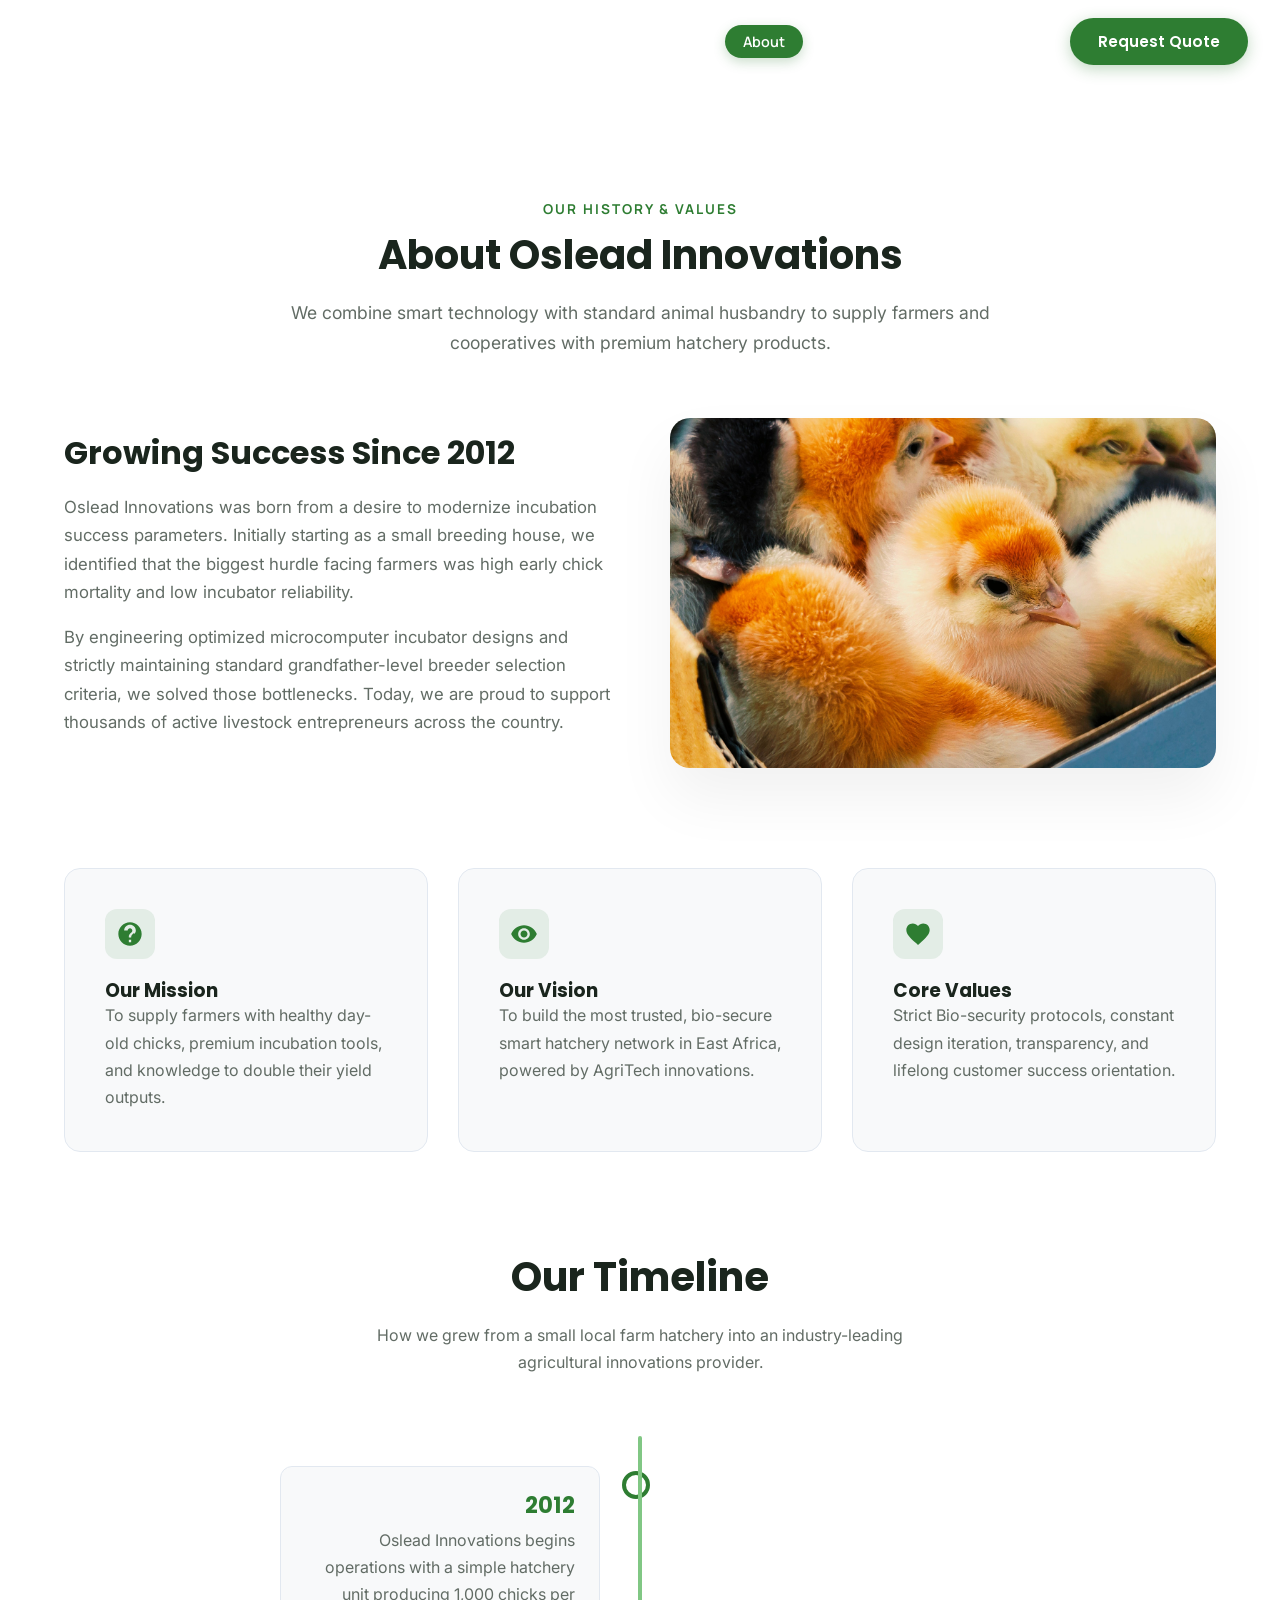
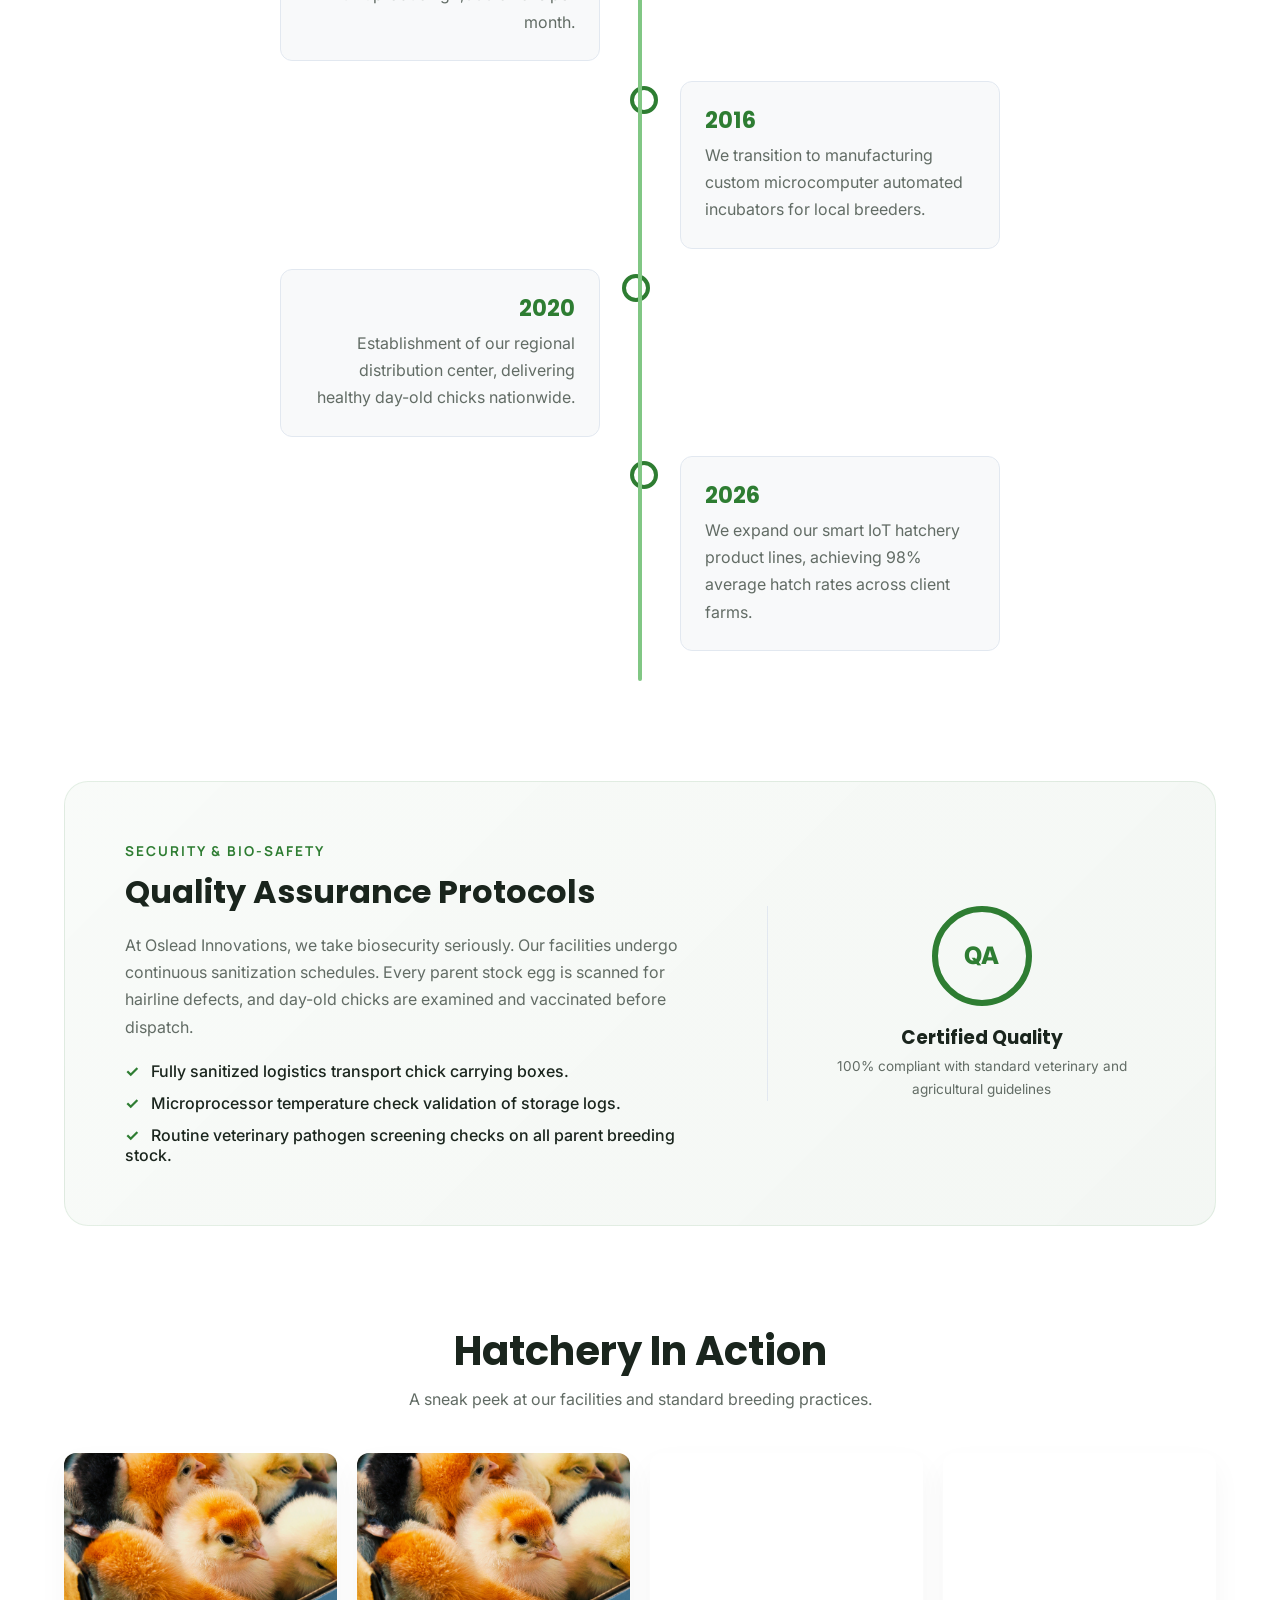
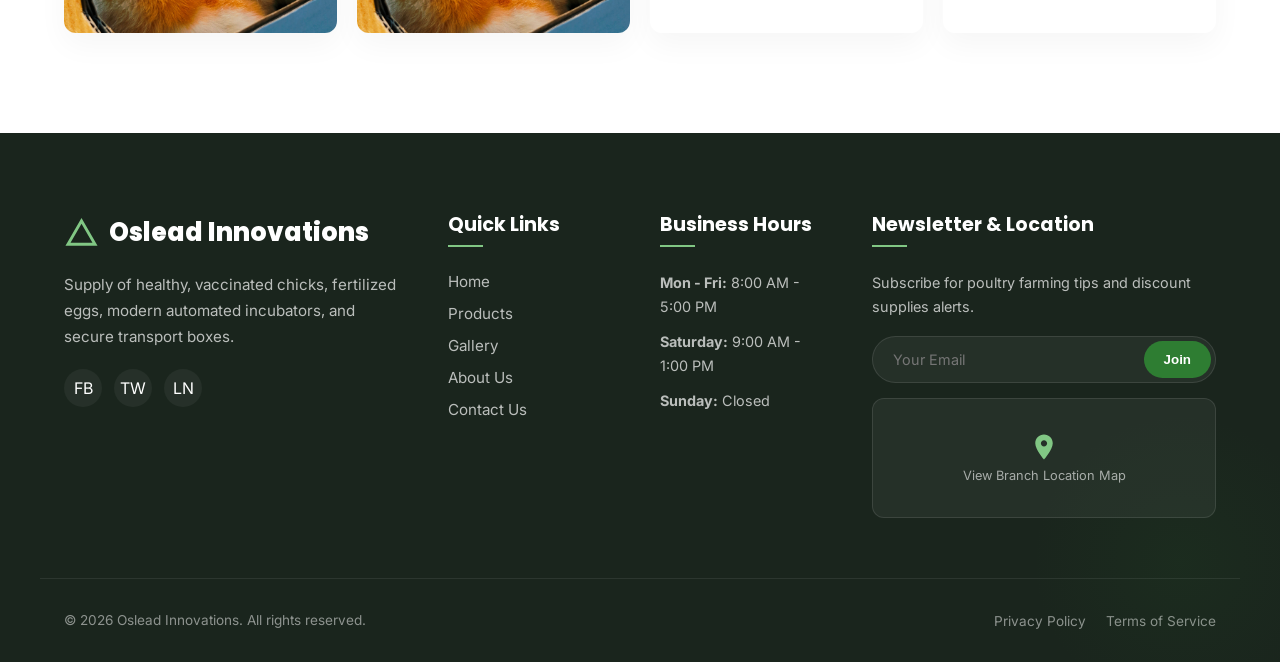
==== commit 4d803d4b: "testimonials" ====
--- a/about.html
+++ b/about.html
@@ -32,12 +32,13 @@
   <header class="scrolled">
     <div class="nav-container">
       <a href="index.html" class="logo">
-        <svg viewBox="0 0 24 24">
-          <path d="M12 2L1 21h22L12 2zm0 4l7.53 13H4.47L12 6z"/>
-        </svg>
-        Oslead Innovations
+        <img src="assets/img/oslead-logo.png" alt="Oslead Innovations Logo" class="logo-img">
+        <div class="logo-text-wrap">
+          <span class="logo-text-main">Oslead Innovations</span>
+          <span class="logo-text-sub">Premium Poultry &amp; Hatchery</span>
+        </div>
       </a>
-      
+
       <nav aria-label="Main Navigation">
         <ul class="nav-links">
           <li><a href="index.html">Home</a></li>
@@ -48,19 +49,23 @@
         </ul>
       </nav>
 
-      <a href="contact.html" class="btn btn-primary nav-btn magnetic-btn">Request Quote</a>
-
-      <!-- Hamburger Button (Mobile Menu) -->
-      <button class="hamburger" aria-label="Toggle Navigation Menu">
-        <div class="line"></div>
-        <div class="line"></div>
-        <div class="line"></div>
-      </button>
+      <div class="nav-right">
+        <a href="contact.html" class="btn btn-primary nav-btn magnetic-btn">Request Quote</a>
+        <button class="hamburger" aria-label="Toggle Navigation Menu">
+          <div class="line"></div>
+          <div class="line"></div>
+          <div class="line"></div>
+        </button>
+      </div>
     </div>
   </header>
 
   <!-- Side Drawer Mobile Nav -->
   <div class="mobile-nav">
+    <div class="mobile-nav-logo">
+      <img src="assets/img/oslead-logo.png" alt="Oslead Innovations Logo">
+      <span>Oslead Innovations</span>
+    </div>
     <ul class="mobile-nav-links">
       <li><a href="index.html">Home</a></li>
       <li><a href="products.html">Products</a></li>
--- a/css/style.css
+++ b/css/style.css
@@ -95,39 +95,7 @@
   transition: width 0.1s ease-out;
 }
 
-/* Custom Cursor Follower */
-.custom-cursor {
-  width: 10px;
-  height: 10px;
-  background: var(--primary-green);
-  border-radius: 50%;
-  position: fixed;
-  pointer-events: none;
-  z-index: 9999;
-  transform: translate(-50%, -50%);
-  transition: width 0.3s ease, height 0.3s ease, background-color 0.3s ease;
-}
-.custom-cursor-follower {
-  width: 30px;
-  height: 30px;
-  border: 1px solid var(--primary-green);
-  border-radius: 50%;
-  position: fixed;
-  pointer-events: none;
-  z-index: 9998;
-  transform: translate(-50%, -50%);
-  transition: transform 0.1s ease, border-color 0.3s ease;
-}
-.custom-cursor.hovered {
-  width: 25px;
-  height: 25px;
-  background: rgba(46, 125, 50, 0.15);
-}
-.custom-cursor-follower.hovered {
-  border-color: var(--accent-gold);
-  transform: translate(-50%, -50%) scale(1.5);
-  background: rgba(255, 193, 7, 0.05);
-}
+
 
 /* Typography elements */
 h1, h2, h3, h4, h5, h6 {
@@ -156,40 +124,56 @@
   width: 100%;
   z-index: 900;
   transition: var(--transition-smooth);
-  padding: 24px 0;
+  padding: 18px 0;
 }
 
 header.scrolled {
-  background: var(--glass-bg);
-  backdrop-filter: var(--glass-blur);
-  -webkit-backdrop-filter: var(--glass-blur);
-  border-bottom: 1px solid var(--glass-border);
-  box-shadow: var(--glass-shadow);
-  padding: 14px 0;
+  background: rgba(255, 255, 255, 0.92);
+  backdrop-filter: blur(20px);
+  -webkit-backdrop-filter: blur(20px);
+  border-bottom: 1px solid rgba(46, 125, 50, 0.08);
+  box-shadow: 0 4px 30px rgba(0, 0, 0, 0.06);
+  padding: 10px 0;
 }
 
 .nav-container {
-  max-width: 1200px;
+  max-width: 1280px;
   margin: 0 auto;
-  padding: 0 24px;
-  display: flex;
-  justify-content: space-between;
-  align-items: center;
-}
-
+  padding: 0 32px;
+  display: flex;
+  align-items: center;
+  gap: 40px;
+}
+
+/* Logo area */
 .logo {
   display: flex;
   align-items: center;
-  gap: 10px;
+  gap: 12px;
   font-family: var(--font-heading);
   font-weight: 800;
-  font-size: 1.5rem;
+  font-size: 1.35rem;
   color: var(--primary-white);
   transition: var(--transition-smooth);
+  letter-spacing: -0.3px;
+  flex-shrink: 0;
+  text-decoration: none;
 }
 
 header.scrolled .logo {
-  color: var(--primary-green);
+  color: var(--secondary-dark-green);
+}
+
+.logo-img {
+  height: 40px;
+  width: auto;
+  object-fit: contain;
+  transition: var(--transition-smooth);
+  filter: brightness(0) invert(1);
+}
+
+header.scrolled .logo-img {
+  filter: none;
 }
 
 .logo svg {
@@ -198,55 +182,98 @@
   fill: currentColor;
 }
 
+.logo-text-wrap {
+  display: flex;
+  flex-direction: column;
+  line-height: 1.1;
+}
+
+.logo-text-main {
+  font-size: 1.2rem;
+  font-weight: 800;
+  color: inherit;
+}
+
+.logo-text-sub {
+  font-size: 0.65rem;
+  font-weight: 500;
+  letter-spacing: 1.5px;
+  text-transform: uppercase;
+  color: rgba(255,255,255,0.7);
+  font-family: var(--font-alt);
+}
+
+header.scrolled .logo-text-sub {
+  color: var(--text-muted);
+}
+
+/* Center nav grows to fill space */
+nav[aria-label="Main Navigation"] {
+  flex: 1;
+  display: flex;
+  justify-content: center;
+}
+
 .nav-links {
   display: flex;
   list-style: none;
-  gap: 32px;
-  align-items: center;
-}
-
-.nav-links a {
+  gap: 4px;
+  align-items: center;
+  background: rgba(255,255,255,0.08);
+  border-radius: 50px;
+  padding: 4px;
+  border: 1px solid rgba(255,255,255,0.12);
+  transition: var(--transition-smooth);
+}
+
+header.scrolled .nav-links {
+  background: var(--secondary-light-gray);
+  border-color: var(--border-light);
+}
+
+.nav-links li a {
   font-family: var(--font-alt);
   font-weight: 600;
-  font-size: 0.95rem;
+  font-size: 0.9rem;
   color: rgba(255, 255, 255, 0.85);
-  position: relative;
-  padding: 8px 0;
-}
-
-header.scrolled .nav-links a {
+  padding: 7px 18px;
+  border-radius: 40px;
+  display: block;
+  transition: var(--transition-smooth);
+  white-space: nowrap;
+}
+
+header.scrolled .nav-links li a {
   color: var(--text-dark);
 }
 
-.nav-links a::after {
-  content: '';
-  position: absolute;
-  bottom: 0;
-  left: 0;
-  width: 0;
-  height: 2px;
+.nav-links li a:hover {
+  background: rgba(255,255,255,0.18);
+  color: var(--primary-white);
+}
+
+header.scrolled .nav-links li a:hover {
+  background: rgba(46,125,50,0.1);
+  color: var(--primary-green);
+}
+
+.nav-links li a.active {
   background: var(--primary-green);
-  transition: var(--transition-smooth);
-}
-
-header.scrolled .nav-links a:hover {
-  color: var(--primary-green);
-}
-header:not(.scrolled) .nav-links a:hover {
-  color: var(--primary-white);
-}
-
-.nav-links a.active::after,
-.nav-links a:hover::after {
-  width: 100%;
-}
-
-.nav-links a.active {
-  color: var(--primary-white);
-}
-
-header.scrolled .nav-links a.active {
-  color: var(--primary-green);
+  color: var(--primary-white) !important;
+  box-shadow: 0 4px 12px rgba(46,125,50,0.25);
+}
+
+header.scrolled .nav-links li a.active {
+  background: var(--primary-green);
+  color: var(--primary-white) !important;
+}
+
+/* Nav right-side controls */
+.nav-right {
+  display: flex;
+  align-items: center;
+  gap: 12px;
+  flex-shrink: 0;
 }
 
 /* Premium Buttons */
@@ -309,23 +336,44 @@
 .hamburger {
   display: none;
   cursor: pointer;
-  background: none;
-  border: none;
+  background: rgba(255,255,255,0.1);
+  border: 1px solid rgba(255,255,255,0.2);
+  border-radius: 10px;
   z-index: 950;
-  padding: 10px;
+  padding: 8px 10px;
+  flex-direction: column;
+  gap: 5px;
+  transition: var(--transition-smooth);
 }
 
 .hamburger .line {
-  width: 28px;
-  height: 3px;
+  width: 24px;
+  height: 2px;
   background: var(--primary-white);
-  margin: 6px 0;
   transition: var(--transition-smooth);
   border-radius: 2px;
+  display: block;
+}
+
+.hamburger .line:nth-child(2) {
+  width: 16px;
+}
+
+header.scrolled .hamburger {
+  background: var(--secondary-light-gray);
+  border-color: var(--border-light);
 }
 
 header.scrolled .hamburger .line {
   background: var(--primary-green);
+}
+
+.hamburger:hover {
+  background: rgba(255,255,255,0.2);
+}
+
+header.scrolled .hamburger:hover {
+  background: rgba(46,125,50,0.08);
 }
 
 /* Side Mobile Drawer */
@@ -333,47 +381,74 @@
   position: fixed;
   top: 0;
   right: -100%;
-  width: 80%;
-  max-width: 400px;
+  width: 85%;
+  max-width: 380px;
   height: 100vh;
-  background: rgba(255, 255, 255, 0.95);
-  backdrop-filter: blur(20px);
-  -webkit-backdrop-filter: blur(20px);
+  background: rgba(255, 255, 255, 0.97);
+  backdrop-filter: blur(24px);
+  -webkit-backdrop-filter: blur(24px);
   z-index: 920;
   display: flex;
   flex-direction: column;
   justify-content: center;
-  align-items: center;
-  box-shadow: -10px 0 30px rgba(0, 0, 0, 0.05);
-  transition: var(--transition-smooth);
-  padding: 40px;
+  align-items: flex-start;
+  box-shadow: -15px 0 50px rgba(0, 0, 0, 0.08);
+  transition: var(--transition-smooth);
+  padding: 50px 40px;
+  border-left: 1px solid var(--border-light);
 }
 
 .mobile-nav.active {
   right: 0;
 }
 
+.mobile-nav-logo {
+  display: flex;
+  align-items: center;
+  gap: 10px;
+  margin-bottom: 40px;
+}
+
+.mobile-nav-logo img {
+  height: 36px;
+  width: auto;
+}
+
+.mobile-nav-logo span {
+  font-family: var(--font-heading);
+  font-weight: 800;
+  font-size: 1.1rem;
+  color: var(--secondary-dark-green);
+}
+
 .mobile-nav-links {
   list-style: none;
   display: flex;
   flex-direction: column;
-  gap: 24px;
-  align-items: center;
+  gap: 4px;
+  align-items: flex-start;
   width: 100%;
-  margin-bottom: 40px;
+  margin-bottom: 32px;
 }
 
 .mobile-nav-links a {
   font-family: var(--font-heading);
   font-weight: 600;
-  font-size: 1.5rem;
+  font-size: 1.15rem;
   color: var(--text-dark);
+  padding: 10px 16px;
+  border-radius: 10px;
+  display: block;
+  width: 100%;
+  transition: var(--transition-smooth);
 }
 
 .mobile-nav-links a:hover,
 .mobile-nav-links a.active {
   color: var(--primary-green);
-}
+  background: rgba(46,125,50,0.07);
+}
+
 
 .mobile-overlay {
   position: fixed;
@@ -1451,73 +1526,71 @@
   position: relative;
   max-width: 800px;
   margin: 0 auto;
+  overflow: hidden;
+  padding-bottom: 20px;
 }
 
 .testimonial-slides {
-  position: relative;
-  height: 320px;
+  display: flex;
+  transition: transform 0.5s ease-in-out;
 }
 
 .testimonial-slide {
-  opacity: 0;
-  transition: opacity 0.5s ease;
-  position: absolute;
-  width: 100%;
-  top: 0;
-  left: 0;
+  flex: 0 0 100%;
   background: var(--primary-white);
-  border-radius: 20px;
-  padding: 50px;
-  box-shadow: var(--shadow-soft);
-  display: none;
-}
-
-.testimonial-slide.active {
-  display: block;
-  opacity: 1;
+  border-radius: 12px;
+  padding: 32px;
+  box-shadow: 0 2px 6px rgba(0,0,0,0.1);
+  border: 1px solid #e0e0e0;
+  box-sizing: border-box;
 }
 
 .testimonial-head {
   display: flex;
-  gap: 20px;
-  align-items: center;
-  margin-bottom: 24px;
-}
-
-.farmer-avatar {
-  width: 60px;
-  height: 60px;
+  gap: 16px;
+  align-items: center;
+  margin-bottom: 16px;
+}
+
+.reviewer-avatar {
+  width: 48px;
+  height: 48px;
   border-radius: 50%;
-  background: var(--primary-green);
-  color: var(--primary-white);
-  display: flex;
-  align-items: center;
-  justify-content: center;
-  font-weight: 700;
-  font-size: 1.25rem;
+  object-fit: cover;
+  background: #eee;
+}
+
+.testimonial-title-col {
+  display: flex;
+  flex-direction: column;
 }
 
 .testimonial-title-col h4 {
-  font-size: 1.15rem;
-  margin-bottom: 4px;
+  font-size: 1rem;
+  font-family: 'Roboto', var(--font-base);
+  margin-bottom: 2px;
+  color: #202124;
 }
 
 .testimonial-title-col p {
-  font-size: 0.85rem;
-  color: var(--text-muted);
+  font-size: 0.8rem;
+  color: #70757a;
+  margin-bottom: 0;
 }
 
 .testimonial-stars {
-  margin-left: auto;
-  color: var(--accent-gold);
-  font-size: 1.2rem;
+  margin-top: 4px;
+  color: #fbbc04;
+  font-size: 1.1rem;
+  letter-spacing: 2px;
 }
 
 .testimonial-text {
-  font-size: 1.1rem;
-  line-height: 1.6;
-  font-style: italic;
-  color: var(--text-dark);
+  font-size: 0.95rem;
+  line-height: 1.5;
+  font-style: normal;
+  font-family: 'Roboto', var(--font-base);
+  color: #3c4043;
 }
 
 .slider-dots {
--- a/css/responsive.css
+++ b/css/responsive.css
@@ -41,9 +41,13 @@
   .nav-links, .nav-btn {
     display: none !important;
   }
+
+  nav[aria-label="Main Navigation"] {
+    display: none !important;
+  }
   
   .hamburger {
-    display: block !important;
+    display: flex !important;
   }
   
   /* Footer */
